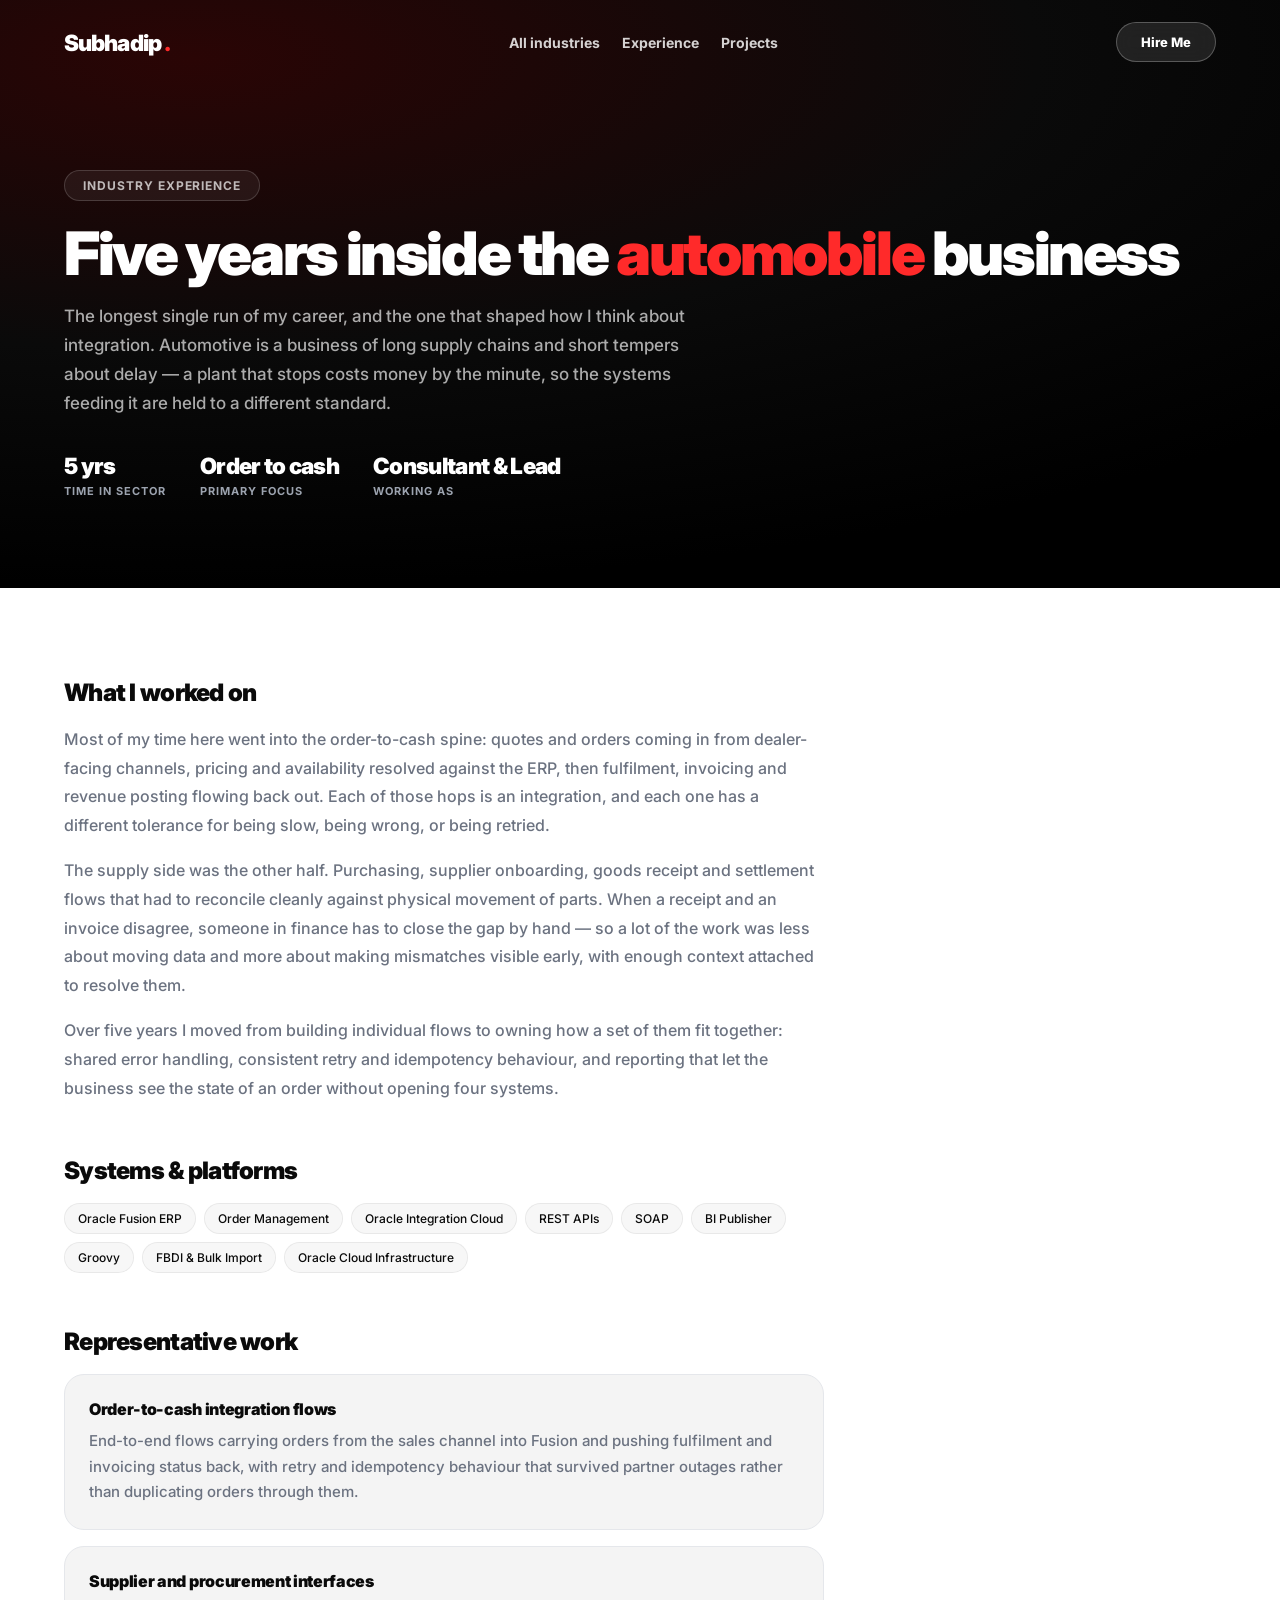
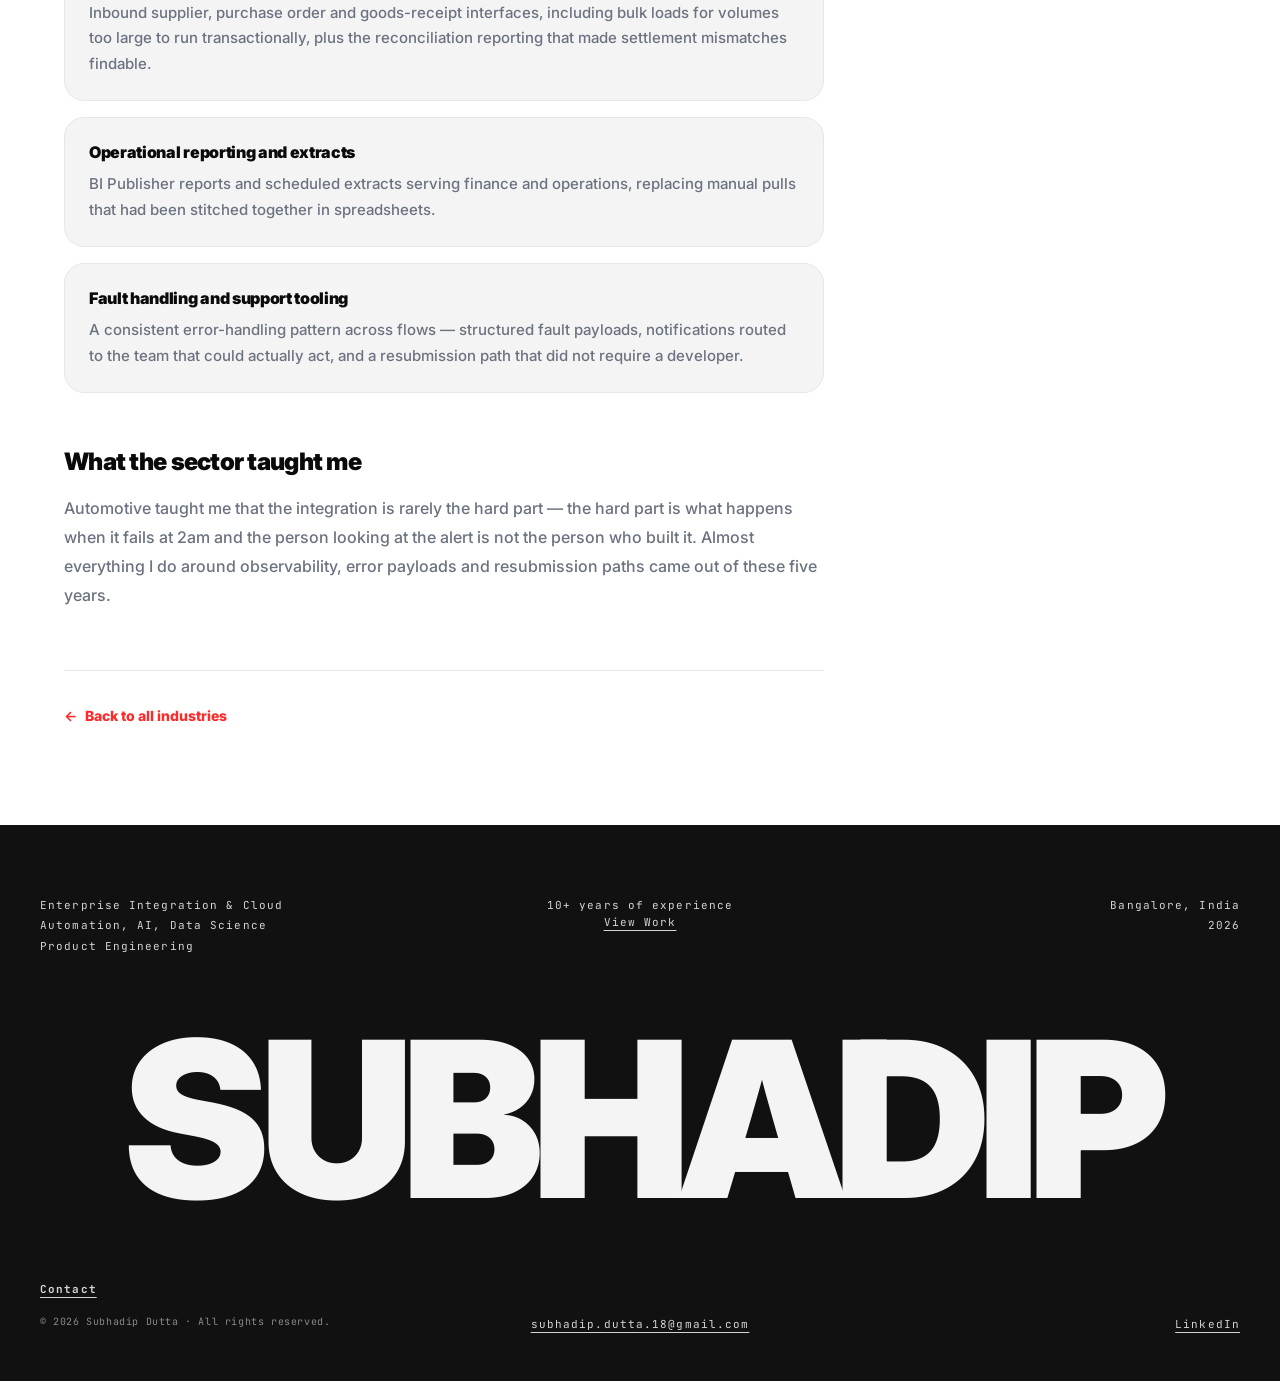
==== industries/automobile.html @ aa38991d "Add Industries and Certifications sections, plus two projects Projects: add the Finance Tracker (liv" ====
<!DOCTYPE html>
<html lang="en">
<head>
    <meta charset="UTF-8">
    <meta name="viewport" content="width=device-width, initial-scale=1.0">
    <meta name="description" content="Five years of Oracle Fusion and integration work in the automobile sector - order-to-cash, dealer and supply-side flows across a manufacturing operation.">
    <meta name="theme-color" content="#ff2a2a">
    <meta property="og:title" content="Automobile &middot; Subhadip Dutta">
    <meta property="og:description" content="Five years of Oracle Fusion and integration work in the automobile sector - order-to-cash, dealer and supply-side flows across a manufacturing operation.">
    <meta property="og:image" content="../images/profile-1.jpg">
    <meta property="og:type" content="article">
    <meta property="og:url" content="https://subhadipgithub.github.io/industries/automobile.html">
    <meta name="twitter:card" content="summary_large_image">
    <link rel="canonical" href="https://subhadipgithub.github.io/industries/automobile.html">
    <title>Automobile &middot; Subhadip Dutta</title>
    <link rel="shortcut icon" href="../favicon.ico">
    <link rel="apple-touch-icon" href="../apple-touch-icon.png">
    <link rel="manifest" href="../site.webmanifest">
    <link rel="preconnect" href="https://fonts.googleapis.com">
    <link rel="preconnect" href="https://fonts.gstatic.com" crossorigin>
    <link href="https://fonts.googleapis.com/css2?family=Inter:wght@400;500;600;700;800;900&family=Caveat:wght@600&family=JetBrains+Mono:wght@400;500&display=swap" rel="stylesheet">
    <link rel="stylesheet" href="../style.css">
</head>
<body>

    <!-- navbar: uses .subnav-links, NOT .nav-links -- script.js feeds every
         .nav-links href to querySelector, where a cross-page href would throw. -->
    <nav class="navbar" id="navbar">
        <div class="nav-inner">
            <a href="../index.html#home" class="logo">Subhadip <span>.</span></a>

            <div class="subnav-links">
                <a href="../index.html#industries">All industries</a>
                <a href="../index.html#experience">Experience</a>
                <a href="../index.html#projects">Projects</a>
            </div>

            <a href="../index.html#contact" class="nav-cta">Hire Me</a>
        </div>
    </nav>

    <!-- page head -->
    <header class="page-head">
        <div class="section-inner">
            <span class="pill">Industry Experience</span>
            <h1>Five years inside the <em>automobile</em> business</h1>
            <p>The longest single run of my career, and the one that shaped how I think about integration. Automotive is a business of long supply chains and short tempers about delay &mdash; a plant that stops costs money by the minute, so the systems feeding it are held to a different standard.</p>

            <div class="page-meta">
                <div><strong>5 yrs</strong><span>Time in sector</span></div>
                <div><strong>Order to cash</strong><span>Primary focus</span></div>
                <div><strong>Consultant &amp; Lead</strong><span>Working as</span></div>
            </div>
        </div>
    </header>

    <!-- body -->
    <main class="page-body">
        <div class="section-inner">
            <section class="page-block reveal" data-delay="60">
                <h2>What I worked on</h2>
                <p>Most of my time here went into the order-to-cash spine: quotes and orders coming in from dealer-facing channels, pricing and availability resolved against the ERP, then fulfilment, invoicing and revenue posting flowing back out. Each of those hops is an integration, and each one has a different tolerance for being slow, being wrong, or being retried.</p>
                <p>The supply side was the other half. Purchasing, supplier onboarding, goods receipt and settlement flows that had to reconcile cleanly against physical movement of parts. When a receipt and an invoice disagree, someone in finance has to close the gap by hand &mdash; so a lot of the work was less about moving data and more about making mismatches visible early, with enough context attached to resolve them.</p>
                <p>Over five years I moved from building individual flows to owning how a set of them fit together: shared error handling, consistent retry and idempotency behaviour, and reporting that let the business see the state of an order without opening four systems.</p>
            </section>

            <section class="page-block reveal" data-delay="120">
                <h2>Systems &amp; platforms</h2>
                <div class="pills">
                    <span>Oracle Fusion ERP</span>
                    <span>Order Management</span>
                    <span>Oracle Integration Cloud</span>
                    <span>REST APIs</span>
                    <span>SOAP</span>
                    <span>BI Publisher</span>
                    <span>Groovy</span>
                    <span>FBDI &amp; Bulk Import</span>
                    <span>Oracle Cloud Infrastructure</span>
                </div>
            </section>

            <section class="page-block reveal" data-delay="180">
                <h2>Representative work</h2>
                <div class="work-list">
                    <div class="work-item">
                        <h3>Order-to-cash integration flows</h3>
                        <p>End-to-end flows carrying orders from the sales channel into Fusion and pushing fulfilment and invoicing status back, with retry and idempotency behaviour that survived partner outages rather than duplicating orders through them.</p>
                    </div>

                    <div class="work-item">
                        <h3>Supplier and procurement interfaces</h3>
                        <p>Inbound supplier, purchase order and goods-receipt interfaces, including bulk loads for volumes too large to run transactionally, plus the reconciliation reporting that made settlement mismatches findable.</p>
                    </div>

                    <div class="work-item">
                        <h3>Operational reporting and extracts</h3>
                        <p>BI Publisher reports and scheduled extracts serving finance and operations, replacing manual pulls that had been stitched together in spreadsheets.</p>
                    </div>

                    <div class="work-item">
                        <h3>Fault handling and support tooling</h3>
                        <p>A consistent error-handling pattern across flows &mdash; structured fault payloads, notifications routed to the team that could actually act, and a resubmission path that did not require a developer.</p>
                    </div>
                </div>
            </section>

            <section class="page-block reveal" data-delay="240">
                <h2>What the sector taught me</h2>
                <p>Automotive taught me that the integration is rarely the hard part &mdash; the hard part is what happens when it fails at 2am and the person looking at the alert is not the person who built it. Almost everything I do around observability, error payloads and resubmission paths came out of these five years.</p>
            </section>

            <div class="page-back reveal" data-delay="300">
                <a href="../index.html#industries"><b>&larr;</b> Back to all industries</a>
            </div>
        </div>
    </main>

    <!-- footer -->
    <footer class="footer">
        <div class="footer-row">
            <div>
                <p>Enterprise Integration &amp; Cloud</p>
                <p>Automation, AI, Data Science</p>
                <p>Product Engineering</p>
            </div>
            <div class="mid">
                <p>10+ years of experience</p>
                <a href="../index.html#projects">View Work</a>
            </div>
            <div class="end">
                <p>Bangalore, India</p>
                <p id="footer-year">2026</p>
            </div>
        </div>

        <div class="footer-word"><h2>SUBHADIP</h2></div>

        <div class="footer-row bottom">
            <div>
                <a href="../index.html#contact" class="strong">Contact</a>
                <p class="copy">&copy; <span class="year">2026</span> Subhadip Dutta &middot; All rights reserved.</p>
            </div>
            <div class="mid">
                <a href="mailto:subhadip.dutta.18@gmail.com">subhadip.dutta.18@gmail.com</a>
            </div>
            <div class="end">
                <a href="https://www.linkedin.com/in/sub-dutta/" target="_blank" rel="noopener noreferrer">LinkedIn</a>
            </div>
        </div>
    </footer>

    <button class="to-top" id="to-top" type="button" aria-label="Back to top">
        <svg viewBox="0 0 24 24" aria-hidden="true"><path d="M5 10l7-7m0 0l7 7m-7-7v18"/></svg>
    </button>

    <script src="../script.js" defer></script>
</body>
</html>
---- style.css ----
/* ============================================================
   Subhadip Dutta — portfolio
   Design language: bold red (#ff2a2a) on black & white,
   heavy display type, tactile paper/badge motifs.
   ============================================================ */

:root {
    --red: #ff2a2a;
    --red-deep: #d21414;
    --ink: #0a0a0a;
    --ink-soft: #111111;
    --grey-900: #171717;
    --grey-600: #6b7280;
    --grey-400: #9ca3af;
    --grey-200: #e5e7eb;
    --grey-100: #f4f4f4;
    --white: #ffffff;
    --shell: 1200px;
    --font: 'Inter', system-ui, -apple-system, 'Segoe UI', Roboto, sans-serif;
    --mono: 'JetBrains Mono', ui-monospace, SFMono-Regular, Menlo, monospace;
    --hand: 'Caveat', cursive;
    --ease: cubic-bezier(0.22, 1, 0.36, 1);
}

* { margin: 0; padding: 0; box-sizing: border-box; }

html {
    scroll-behavior: smooth;
    scroll-padding-top: 90px;
    -webkit-text-size-adjust: 100%;
}

body {
    font-family: var(--font);
    background: var(--ink);
    color: var(--white);
    overflow-x: hidden;
    -webkit-font-smoothing: antialiased;
}

body.is-locked { overflow: hidden; }

img { max-width: 100%; display: block; }
a { color: inherit; text-decoration: none; }
svg { display: block; }
button { font: inherit; cursor: pointer; border: none; background: none; color: inherit; }

::selection { background: var(--red); color: #fff; }

.sr-only {
    position: absolute; width: 1px; height: 1px;
    padding: 0; margin: -1px; overflow: hidden;
    clip: rect(0 0 0 0); white-space: nowrap; border: 0;
}

.section-inner {
    max-width: var(--shell);
    margin: 0 auto;
    padding: 0 24px;
}

/* ---------- shared section header ---------- */
.pill {
    display: inline-block;
    border: 1px solid var(--grey-200);
    background: var(--white);
    border-radius: 999px;
    padding: 7px 18px;
    font-size: 12px;
    font-weight: 700;
    letter-spacing: 0.08em;
    text-transform: uppercase;
    color: var(--grey-600);
    margin-bottom: 22px;
}

.section-head { max-width: 640px; margin-bottom: 56px; }

.section-head h2 {
    font-size: clamp(2rem, 5vw, 3.25rem);
    font-weight: 900;
    letter-spacing: -0.035em;
    line-height: 1.05;
    color: var(--ink);
    margin-bottom: 16px;
}

.section-head p {
    color: var(--grey-600);
    font-size: 1.0625rem;
    line-height: 1.65;
    font-weight: 500;
}

/* ---------- buttons ---------- */
.btn {
    display: inline-block;
    border-radius: 999px;
    padding: 14px 30px;
    font-size: 0.875rem;
    font-weight: 800;
    letter-spacing: -0.01em;
    transition: all 0.3s var(--ease);
    border: 1px solid transparent;
}

.btn-solid { background: var(--white); color: var(--ink); box-shadow: 0 12px 30px rgba(0, 0, 0, 0.28); }
.btn-solid:hover { transform: translateY(-3px); background: #f1f1f1; }

.btn-ghost { border-color: rgba(255, 255, 255, 0.75); color: var(--white); backdrop-filter: blur(8px); background: rgba(0, 0, 0, 0.14); }
.btn-ghost:hover { transform: translateY(-3px); background: rgba(255, 255, 255, 0.14); }

.btn-dark { background: var(--ink); color: var(--white); }
.btn-dark:hover { transform: translateY(-3px); box-shadow: 0 14px 30px rgba(0, 0, 0, 0.3); }

.btn-outline-light { border-color: rgba(255, 255, 255, 0.55); color: var(--white); }
.btn-outline-light:hover { background: var(--white); color: var(--red); transform: translateY(-3px); }

/* ---------- reveal animation ---------- */
.reveal {
    opacity: 0;
    transform: translateY(28px);
    transition: opacity 0.8s var(--ease), transform 0.8s var(--ease);
    transition-delay: var(--d, 0ms);
}
.reveal.in { opacity: 1; transform: none; }

.reveal-drop { transform: none; }
.reveal-drop.in { animation: dropBounce 1.2s cubic-bezier(0.28, 0.84, 0.42, 1) both; }

@keyframes dropBounce {
    0%   { transform: translateY(-320px); opacity: 0; }
    50%  { transform: translateY(0); opacity: 1; }
    65%  { transform: translateY(-38px); }
    80%  { transform: translateY(0); }
    90%  { transform: translateY(-14px); }
    100% { transform: translateY(0); opacity: 1; }
}

/* ============================================================
   Preloader
   ============================================================ */
.preloader {
    position: fixed;
    inset: 0;
    z-index: 10000;
    background: var(--red);
    display: flex;
    align-items: center;
    justify-content: center;
    transition: transform 1.1s cubic-bezier(0.76, 0, 0.24, 1);
}
.preloader.done { transform: translateY(-100%); }

.preloader-word {
    position: relative;
    font-size: clamp(2.5rem, 9vw, 5rem);
    font-weight: 900;
    letter-spacing: -0.05em;
    line-height: 1;
    transition: opacity 0.4s ease, transform 0.4s ease;
}
.preloader.done .preloader-word { opacity: 0; transform: translateY(-18px) scale(0.96); }

.preloader-ghost { color: rgba(120, 0, 0, 0.32); }

.preloader-fill {
    position: absolute;
    inset: 0;
    color: var(--white);
    white-space: nowrap;
    overflow: hidden;
    clip-path: inset(100% 0 0 0);
    animation: waterFill 1.5s ease-in-out 0.2s forwards;
}
.preloader-fill .dark { color: var(--ink); }

@keyframes waterFill {
    to { clip-path: inset(0 0 0 0); }
}

/* ============================================================
   Navbar
   ============================================================ */
.navbar {
    position: fixed;
    top: 0; left: 0;
    width: 100%;
    z-index: 900;
    padding: 22px 0;
    transition: all 0.45s var(--ease);
}

.nav-inner {
    max-width: var(--shell);
    margin: 0 auto;
    padding: 0 24px;
    display: flex;
    align-items: center;
    justify-content: space-between;
    gap: 20px;
}

.logo {
    font-size: 1.4rem;
    font-weight: 900;
    letter-spacing: -0.04em;
    color: var(--white);
    transition: color 0.45s var(--ease);
}
.logo span { color: var(--red); }

.nav-links { display: flex; gap: 22px; }

.nav-links a {
    position: relative;
    font-size: 0.875rem;
    font-weight: 600;
    letter-spacing: 0.01em;
    color: rgba(255, 255, 255, 0.82);
    transition: color 0.35s var(--ease);
}
.nav-links a::after {
    content: '';
    position: absolute;
    left: 0; bottom: -6px;
    width: 0; height: 2px;
    background: var(--red);
    transition: width 0.3s var(--ease);
}
.nav-links a:hover::after,
.nav-links a.active::after { width: 100%; }
.nav-links a:hover { color: var(--white); }
.nav-links a.active { color: var(--white); }

.nav-cta {
    padding: 11px 24px;
    border-radius: 999px;
    font-size: 0.8125rem;
    font-weight: 800;
    color: var(--white);
    background: rgba(255, 255, 255, 0.1);
    border: 1px solid rgba(255, 255, 255, 0.25);
    backdrop-filter: blur(10px);
    transition: all 0.4s var(--ease);
}
.nav-cta:hover { background: var(--white); color: var(--ink); }

/* scrolled state */
.navbar.sticky {
    padding: 12px 0;
    background: rgba(255, 255, 255, 0.78);
    backdrop-filter: blur(18px);
    border-bottom: 1px solid rgba(0, 0, 0, 0.06);
    box-shadow: 0 4px 30px rgba(0, 0, 0, 0.05);
}
.navbar.sticky .logo { color: var(--ink); }
.navbar.sticky .nav-links a { color: var(--grey-600); }
.navbar.sticky .nav-links a:hover,
.navbar.sticky .nav-links a.active { color: var(--ink); }
.navbar.sticky .nav-cta { background: var(--ink); border-color: var(--ink); color: var(--white); }
.navbar.sticky .nav-cta:hover { background: var(--red); border-color: var(--red); box-shadow: 0 10px 25px rgba(255, 42, 42, 0.28); }
.navbar.sticky .nav-toggle { color: var(--ink); }

/* open state */
.navbar.open { background: var(--red); backdrop-filter: none; border-bottom-color: transparent; box-shadow: none; }
.navbar.open .logo { color: var(--white); }
.navbar.open .logo span { color: var(--ink); }
.navbar.open .nav-toggle { color: var(--white); }

.nav-toggle {
    display: none;
    padding: 6px;
    color: var(--white);
    transition: color 0.4s var(--ease);
}
.nav-toggle svg { width: 26px; height: 26px; fill: none; stroke: currentColor; stroke-width: 2.4; stroke-linecap: round; stroke-linejoin: round; }
.nav-toggle .icon-close { display: none; }
.navbar.open .nav-toggle .icon-open { display: none; }
.navbar.open .nav-toggle .icon-close { display: block; }

.mobile-menu {
    display: none;
    flex-direction: column;
    gap: 2px;
    background: var(--red);
    padding: 0 24px;
    max-height: 0;
    opacity: 0;
    overflow: hidden;
    transition: max-height 0.45s var(--ease), opacity 0.35s ease, padding 0.35s ease;
}
.navbar.open .mobile-menu { max-height: 680px; opacity: 1; padding: 14px 24px 28px; }

.mobile-menu a {
    color: var(--white);
    font-weight: 800;
    font-size: 1rem;
    padding: 13px 0;
    border-bottom: 1px solid rgba(255, 255, 255, 0.16);
}
.mobile-menu a:hover { color: var(--ink); }
.mobile-menu .mobile-cta {
    margin-top: 16px;
    border: none;
    text-align: center;
    background: var(--white);
    color: var(--red);
    border-radius: 999px;
    padding: 14px;
}

/* ============================================================
   Hero
   ============================================================ */
.hero {
    position: relative;
    width: 100%;
    min-height: 100vh;
    min-height: 100svh;
    overflow: hidden;
    background: var(--ink);
    display: flex;
    isolation: isolate;
}

.hero-backdrop { position: absolute; inset: 0; z-index: 0; background: radial-gradient(120% 90% at 15% 10%, #2a0505 0%, #0a0a0a 55%, #000 100%); }

.orb {
    position: absolute;
    border-radius: 50%;
    filter: blur(70px);
    opacity: 0.55;
    animation: float 12s ease-in-out infinite;
}
.orb-1 { width: 460px; height: 460px; background: rgba(255, 42, 42, 0.5); top: -80px; left: -60px; }
.orb-2 { width: 380px; height: 380px; background: rgba(210, 20, 20, 0.4); bottom: -100px; right: 6%; animation-delay: -4s; }
.orb-3 { width: 300px; height: 300px; background: rgba(255, 90, 60, 0.28); top: 40%; right: 32%; animation-delay: -8s; }

@keyframes float {
    0%, 100% { transform: translateY(0) scale(1); }
    50% { transform: translateY(-28px) scale(1.06); }
}

.hero-grid {
    position: absolute;
    inset: 0;
    background-image:
        linear-gradient(to right, rgba(255, 255, 255, 0.045) 1px, transparent 1px),
        linear-gradient(to bottom, rgba(255, 255, 255, 0.045) 1px, transparent 1px);
    background-size: 72px 72px;
    mask-image: radial-gradient(85% 75% at 50% 40%, #000 30%, transparent 100%);
    -webkit-mask-image: radial-gradient(85% 75% at 50% 40%, #000 30%, transparent 100%);
}

/* Cover art: the desk-scene loop, reduced to a light plate and baked to a
   red duotone. Screen blending drops its black field entirely, and the mask
   keeps it anchored bottom-right so it never competes with the headline. */
.hero-cover {
    --cover-opacity: 0.62;
    position: absolute;
    right: -4%;
    bottom: -7%;
    z-index: 1;
    width: clamp(520px, 56vw, 1040px);
    aspect-ratio: 4 / 3;
    background-image: url("images/hero-cover.gif");
    background-image: image-set(url("images/hero-cover.webp") type("image/webp"),
                                url("images/hero-cover.gif") type("image/gif"));
    background-size: contain;
    background-position: right bottom;
    background-repeat: no-repeat;
    mix-blend-mode: screen;
    opacity: var(--cover-opacity);
    pointer-events: none;
    /* three masks intersected: a radial centred on the figure, a left-hand ramp
       that keeps the desk clear of the copy, and a downward fade so the desk
       dissolves instead of butting against the fold */
    mask-image:
        radial-gradient(96% 88% at 80% 54%, #000 4%, rgba(0, 0, 0, 0.55) 44%, transparent 76%),
        linear-gradient(to right, transparent 4%, rgba(0, 0, 0, 0.26) 26%, #000 64%),
        linear-gradient(to bottom, #000 44%, rgba(0, 0, 0, 0.5) 76%, transparent 98%);
    -webkit-mask-image:
        radial-gradient(96% 88% at 80% 54%, #000 4%, rgba(0, 0, 0, 0.55) 44%, transparent 76%),
        linear-gradient(to right, transparent 4%, rgba(0, 0, 0, 0.26) 26%, #000 64%),
        linear-gradient(to bottom, #000 44%, rgba(0, 0, 0, 0.5) 76%, transparent 98%);
    mask-composite: intersect;
    -webkit-mask-composite: source-in;
    animation: cover-in 1.5s var(--ease) 0.3s backwards;
}
@keyframes cover-in {
    from { opacity: 0; transform: translate3d(26px, 18px, 0) scale(1.04); }
    to   { opacity: var(--cover-opacity); transform: none; }
}

/* A real showreel, once one exists, takes the stage instead. */
.hero.has-video .hero-cover { animation: none; opacity: 0; transition: opacity 0.6s var(--ease); }

.hero-video {
    position: absolute;
    inset: 0;
    width: 100%;
    height: 100%;
    object-fit: cover;
    z-index: 2;
}
.hero-video.hidden { display: none; }

.hero-scrim {
    position: absolute;
    inset: 0;
    z-index: 3;
    background: linear-gradient(100deg, rgba(0, 0, 0, 0.72) 0%, rgba(0, 0, 0, 0.42) 45%, rgba(0, 0, 0, 0.12) 100%);
    pointer-events: none;
}

.hero-inner {
    position: relative;
    z-index: 4;
    width: 100%;
    max-width: var(--shell);
    margin: 0 auto;
    padding: 140px 24px 110px;
    display: flex;
    align-items: flex-start;
    justify-content: space-between;
    gap: 40px;
    align-self: center;
}

.hero-copy { max-width: 640px; }

.eyebrow {
    display: inline-block;
    font-size: 0.75rem;
    font-weight: 700;
    letter-spacing: 0.2em;
    text-transform: uppercase;
    color: rgba(255, 255, 255, 0.7);
    border: 1px solid rgba(255, 255, 255, 0.2);
    border-radius: 999px;
    padding: 7px 16px;
    margin-bottom: 26px;
    backdrop-filter: blur(6px);
}

.hero h1 {
    font-size: clamp(2.5rem, 7.5vw, 4.75rem);
    font-weight: 900;
    letter-spacing: -0.045em;
    line-height: 1.03;
    margin-bottom: 22px;
}

.typing { color: var(--red); }

.caret {
    display: inline-block;
    width: 4px;
    height: 0.82em;
    background: var(--red);
    margin-left: 6px;
    vertical-align: -0.06em;
    animation: blink 1s steps(2, start) infinite;
}
@keyframes blink { 50% { opacity: 0; } }

.hero p {
    max-width: 520px;
    font-size: clamp(0.95rem, 1.6vw, 1.125rem);
    line-height: 1.7;
    font-weight: 500;
    color: rgba(255, 255, 255, 0.86);
    margin-bottom: 34px;
}

.hero-actions { display: flex; flex-wrap: wrap; gap: 14px; margin-bottom: 52px; }

.hero-stats { display: flex; gap: 42px; flex-wrap: wrap; }
.hero-stats div { display: flex; flex-direction: column; }
.hero-stats strong { font-size: 1.75rem; font-weight: 900; letter-spacing: -0.03em; }
.hero-stats span { font-size: 0.75rem; font-weight: 600; letter-spacing: 0.12em; text-transform: uppercase; color: rgba(255, 255, 255, 0.55); margin-top: 4px; }

.reel-toggle { display: flex; flex-direction: column; align-items: center; gap: 10px; }
.reel-toggle[hidden] { display: none; }
.reel-circle {
    width: 64px; height: 64px;
    border-radius: 50%;
    border: 1px solid rgba(255, 255, 255, 0.25);
    background: rgba(0, 0, 0, 0.25);
    backdrop-filter: blur(10px);
    display: flex; align-items: center; justify-content: center;
    transition: all 0.3s var(--ease);
}
.reel-toggle:hover .reel-circle { background: var(--white); transform: scale(1.06); }
.reel-circle svg { width: 24px; height: 24px; fill: none; stroke: var(--white); stroke-width: 2.2; stroke-linecap: round; stroke-linejoin: round; transition: stroke 0.3s ease; }
.reel-toggle:hover .reel-circle svg { stroke: var(--ink); }
.reel-toggle .icon-unmuted { display: none; }
.reel-toggle.playing .icon-muted { display: none; }
.reel-toggle.playing .icon-unmuted { display: block; }
.reel-label { font-size: 0.625rem; font-weight: 800; letter-spacing: 0.18em; text-transform: uppercase; color: rgba(255, 255, 255, 0.65); }

.scroll-cue {
    position: absolute;
    bottom: 30px; left: 50%;
    transform: translateX(-50%);
    z-index: 4;
    animation: bounce 2s infinite;
}
.scroll-cue svg { width: 22px; height: 22px; fill: none; stroke: rgba(255, 255, 255, 0.7); stroke-width: 2.4; stroke-linecap: round; stroke-linejoin: round; }
@keyframes bounce {
    0%, 100% { transform: translateX(-50%) translateY(0); }
    50% { transform: translateX(-50%) translateY(10px); }
}

/* ============================================================
   About — red section, lanyard badge
   ============================================================ */
.about {
    position: relative;
    background: var(--red);
    padding: 110px 24px 170px;
    overflow: hidden;
}

.about-inner {
    max-width: var(--shell);
    margin: 0 auto;
    display: flex;
    gap: 70px;
    align-items: flex-start;
}

.badge-column { width: 340px; flex-shrink: 0; display: flex; justify-content: center; padding-top: 30px; }

.lanyard { position: relative; display: flex; justify-content: center; width: 100%; }

.lanyard-strap {
    position: absolute;
    top: -150px; left: 50%;
    transform: translateX(-50%);
    width: 12px; height: 170px;
    background: var(--ink);
    z-index: 0;
}
.lanyard-clip {
    position: absolute;
    top: -26px; left: 50%;
    transform: translateX(-50%);
    width: 24px; height: 48px;
    background: #d4d4d4;
    border: 1px solid #a3a3a3;
    border-radius: 4px;
    z-index: 2;
    box-shadow: 0 2px 10px rgba(0, 0, 0, 0.3);
}

.badge-card {
    position: relative;
    z-index: 3;
    width: 100%;
    max-width: 290px;
    background: var(--grey-900);
    border-radius: 20px;
    padding: 14px;
    transform: rotate(-3deg);
    transition: transform 0.5s var(--ease);
    box-shadow: 0 26px 50px rgba(0, 0, 0, 0.42);
}
.badge-card:hover { transform: rotate(0deg); }

.badge-hole {
    position: absolute;
    top: -12px; left: 50%;
    transform: translateX(-50%);
    width: 66px; height: 24px;
    background: var(--grey-900);
    border-radius: 12px 12px 0 0;
}
.badge-hole::after {
    content: '';
    position: absolute;
    top: 8px; left: 50%;
    transform: translateX(-50%);
    width: 32px; height: 8px;
    background: rgba(0, 0, 0, 0.45);
    border-radius: 999px;
}

.badge-photo { width: 100%; aspect-ratio: 3 / 4; overflow: hidden; border-radius: 14px; background: #262626; }
.badge-photo img { width: 100%; height: 100%; object-fit: cover; }

.badge-meta { padding: 14px 4px 4px; text-align: center; }
.badge-meta strong { display: block; font-size: 1rem; font-weight: 800; letter-spacing: -0.02em; color: var(--white); }
.badge-meta span { display: block; margin-top: 4px; font-size: 0.6875rem; font-weight: 600; letter-spacing: 0.12em; text-transform: uppercase; color: var(--red); }

.about-copy { flex: 1; position: relative; z-index: 4; }

.about-copy h2 {
    font-size: clamp(2.25rem, 5.5vw, 3.5rem);
    font-weight: 900;
    letter-spacing: -0.04em;
    color: var(--ink);
    margin-bottom: 18px;
}

.lead {
    font-size: 1.125rem;
    font-weight: 700;
    line-height: 1.65;
    color: #ffecec;
    max-width: 720px;
    margin-bottom: 36px;
}

.name-chip {
    color: var(--ink);
    font-weight: 900;
    letter-spacing: 0.02em;
    text-transform: uppercase;
    font-size: 1.1em;
}

.about-grid { display: grid; grid-template-columns: repeat(2, minmax(0, 1fr)); gap: 20px; margin-bottom: 34px; }
.about-grid p {
    background: rgba(0, 0, 0, 0.14);
    border: 1px solid rgba(255, 255, 255, 0.14);
    border-radius: 16px;
    padding: 20px 22px;
    font-size: 0.9375rem;
    line-height: 1.65;
    font-weight: 500;
    color: #fff3f3;
}
.about-grid strong { color: var(--white); font-weight: 800; }

.schedule { list-style: none; margin-bottom: 34px; display: grid; gap: 10px; }
.schedule li {
    font-size: 0.9375rem;
    font-weight: 600;
    color: #ffecec;
    padding-left: 18px;
    position: relative;
}
.schedule li::before {
    content: '';
    position: absolute;
    left: 0; top: 0.62em;
    width: 7px; height: 7px;
    background: var(--ink);
    border-radius: 50%;
}
.schedule li span { color: var(--ink); font-weight: 900; margin-right: 8px; }

.about-actions { display: flex; flex-wrap: wrap; gap: 12px; }

.star { position: absolute; color: var(--ink); opacity: 0.24; animation: pulse 4s ease-in-out infinite; }
.star svg { fill: currentColor; }
.star-a { top: 46px; right: 6%; }
.star-a svg { width: 62px; height: 62px; }
.star-b { bottom: 150px; left: 3%; animation-delay: 1.2s; }
.star-b svg { width: 78px; height: 78px; }
@keyframes pulse { 0%, 100% { opacity: 0.24; } 50% { opacity: 0.08; } }

.torn-divider { position: absolute; bottom: -1px; left: 0; width: 100%; pointer-events: none; z-index: 5; }
.torn-divider svg { width: 100%; height: 70px; fill: var(--white); }

/* ============================================================
   Expertise — dashed path + tag cards
   ============================================================ */
.expertise {
    position: relative;
    background: var(--white);
    padding: 100px 24px 120px;
    overflow: hidden;
    background-image:
        linear-gradient(to right, rgba(128, 128, 128, 0.06) 1px, transparent 1px),
        linear-gradient(to bottom, rgba(128, 128, 128, 0.06) 1px, transparent 1px);
    background-size: 80px 80px;
}

.expertise-inner { position: relative; max-width: var(--shell); margin: 0 auto; }

.expertise-head { position: relative; z-index: 20; max-width: 470px; margin-bottom: 60px; }
.expertise-head h2 {
    font-size: clamp(2rem, 5vw, 3.5rem);
    font-weight: 900;
    letter-spacing: -0.04em;
    line-height: 1.08;
    color: var(--ink);
    margin-bottom: 18px;
}
.expertise-head p { color: var(--grey-600); font-size: 1.0625rem; line-height: 1.65; font-weight: 500; max-width: 400px; }

.path-desktop, .path-mobile { position: absolute; inset: 0; width: 100%; height: 100%; pointer-events: none; z-index: 0; }
.path-mobile { display: none; }

.path-guide { fill: none; stroke: #cbd5e1; stroke-width: 2; stroke-dasharray: 8 10; }
.path-dashed { fill: none; stroke: var(--ink); stroke-width: 2; stroke-dasharray: 8 10; }
.path-mask-line { fill: none; stroke: #fff; stroke-width: 22; }
.path-mobile .path-guide, .path-mobile .path-dashed { stroke-width: 4; stroke-dasharray: 4 6; }
.path-mobile .path-mask-line { stroke-width: 6; }

.tag-cards { position: relative; z-index: 10; min-height: 1360px; }

.tag-card {
    position: absolute;
    width: 320px;
    border-radius: 30px;
    padding: 8px;
    background: var(--white);
    border: 1px solid var(--grey-200);
    box-shadow: 0 15px 40px rgba(0, 0, 0, 0.07);
    transition: background 0.6s var(--ease), border-color 0.6s var(--ease), box-shadow 0.6s var(--ease), transform 0.6s var(--ease);
}
.tag-card:hover { transform: scale(1.02) rotate(0deg); }

.tag-card.lit {
    background: var(--red);
    border-color: #ff6b6b;
    box-shadow: 0 22px 50px rgba(255, 42, 42, 0.38);
}

.punch {
    position: absolute;
    top: 16px; left: 50%;
    transform: translateX(-50%);
    width: 20px; height: 20px;
    border-radius: 50%;
    background: linear-gradient(135deg, #d4d4d4, #f5f5f5);
    border: 1px solid #d4d4d4;
    box-shadow: inset 0 2px 4px rgba(0, 0, 0, 0.3);
    z-index: 2;
}

.tag-body {
    margin-top: 34px;
    border-radius: 24px;
    background: var(--grey-100);
    padding: 28px 26px;
    min-height: 230px;
    transition: background 0.6s var(--ease);
}
.tag-card.lit .tag-body { background: rgba(150, 10, 10, 0.42); }

.tag-body .num { display: block; font-family: Georgia, 'Times New Roman', serif; font-style: italic; font-size: 1.25rem; font-weight: 700; color: var(--grey-400); margin-bottom: 8px; transition: color 0.6s var(--ease); }
.tag-card.lit .num { color: #ffc9c9; }

.tag-body h3 { font-size: 1.4rem; font-weight: 900; letter-spacing: -0.03em; color: var(--ink); margin-bottom: 12px; transition: color 0.6s var(--ease); }
.tag-card.lit h3 { color: var(--white); }

.tag-body p { font-size: 0.875rem; line-height: 1.7; font-weight: 500; color: var(--grey-600); transition: color 0.6s var(--ease); }
.tag-card.lit p { color: #ffe8e8; }

.pos-1 { top: 20px;   right: 5%;  transform: rotate(5deg); }
.pos-2 { top: 400px;  left: 5%;   transform: rotate(-5deg); }
.pos-3 { top: 740px;  right: 9%;  transform: rotate(3deg); }
.pos-4 { top: 1030px; left: 18%;  transform: rotate(-3deg); }

.pos-1.reveal, .pos-2.reveal, .pos-3.reveal, .pos-4.reveal { opacity: 0; }
.pos-1.reveal.in { opacity: 1; transform: rotate(5deg); }
.pos-2.reveal.in { opacity: 1; transform: rotate(-5deg); }
.pos-3.reveal.in { opacity: 1; transform: rotate(3deg); }
.pos-4.reveal.in { opacity: 1; transform: rotate(-3deg); }
.pos-1:hover, .pos-2:hover, .pos-3:hover, .pos-4:hover { transform: scale(1.03) rotate(0deg) !important; }


.scribble {
    position: absolute;
    top: 1290px; left: 58%;
    font-family: var(--hand);
    font-size: 2rem;
    color: var(--grey-600);
    transform: rotate(6deg);
}

/* ============================================================
   Experience — timeline
   ============================================================ */
.experience { background: var(--white); padding: 100px 0 110px; }

.timeline { list-style: none; position: relative; padding-left: 34px; }
.timeline::before {
    content: '';
    position: absolute;
    left: 7px; top: 6px; bottom: 6px;
    width: 2px;
    background: linear-gradient(to bottom, var(--red), rgba(255, 42, 42, 0.15));
}

.timeline li { position: relative; padding-bottom: 26px; }
.timeline li:last-child { padding-bottom: 0; }

.node {
    position: absolute;
    left: -34px; top: 26px;
    width: 16px; height: 16px;
    border-radius: 50%;
    background: var(--white);
    border: 3px solid var(--red);
}
.timeline li.current .node { background: var(--red); box-shadow: 0 0 0 6px rgba(255, 42, 42, 0.16); }

.tl-card {
    background: var(--white);
    border: 1px solid var(--grey-200);
    border-radius: 20px;
    padding: 26px 28px;
    transition: all 0.4s var(--ease);
}
.tl-card:hover { transform: translateY(-4px); border-color: rgba(255, 42, 42, 0.35); box-shadow: 0 18px 40px rgba(0, 0, 0, 0.07); }

.tl-period {
    display: inline-flex;
    align-items: center;
    gap: 10px;
    font-family: var(--mono);
    font-size: 0.75rem;
    font-weight: 500;
    letter-spacing: 0.04em;
    color: var(--grey-600);
    margin-bottom: 10px;
}
.tl-period b {
    background: var(--red);
    color: var(--white);
    font-family: var(--font);
    font-size: 0.625rem;
    font-weight: 800;
    letter-spacing: 0.1em;
    text-transform: uppercase;
    padding: 3px 9px;
    border-radius: 999px;
}

.tl-card h3 { font-size: 1.375rem; font-weight: 900; letter-spacing: -0.03em; color: var(--ink); margin-bottom: 10px; }
.tl-card h3 em { font-style: normal; font-size: 0.875rem; font-weight: 600; color: var(--grey-600); letter-spacing: 0; }
.tl-card p { font-size: 0.9375rem; line-height: 1.7; font-weight: 500; color: var(--grey-600); }

/* ============================================================
   Industries
   ============================================================ */
.industries { background: var(--grey-100); padding: 100px 0 110px; }

.industry-grid { display: grid; grid-template-columns: repeat(4, minmax(0, 1fr)); gap: 22px; }

.industry {
    background: var(--white);
    border: 1px solid var(--grey-200);
    border-radius: 24px;
    padding: 26px;
    display: flex;
    flex-direction: column;
    transition: all 0.4s var(--ease);
}
.industry:hover { transform: translateY(-6px); border-color: rgba(255, 42, 42, 0.4); box-shadow: 0 22px 45px rgba(0, 0, 0, 0.09); }

.ind-top { display: flex; align-items: center; justify-content: space-between; margin-bottom: 16px; }
.ind-icon { font-size: 1.5rem; }

.ind-years {
    font-size: 0.625rem;
    font-weight: 800;
    letter-spacing: 0.1em;
    text-transform: uppercase;
    padding: 5px 11px;
    border-radius: 999px;
    background: rgba(255, 42, 42, 0.1);
    color: var(--red-deep);
}

.industry h3 { font-size: 1.125rem; font-weight: 900; letter-spacing: -0.025em; color: var(--ink); margin-bottom: 10px; }
.industry > p { font-size: 0.875rem; line-height: 1.65; font-weight: 500; color: var(--grey-600); margin-bottom: 18px; flex-grow: 1; }

/* depth meter - width is set inline, scaled against the 5-year maximum */
.ind-bar { height: 4px; border-radius: 999px; background: rgba(0, 0, 0, 0.07); overflow: hidden; margin-bottom: 18px; }
.ind-bar span { display: block; height: 100%; border-radius: 999px; background: var(--red); }

.industry a {
    font-size: 0.8125rem;
    font-weight: 800;
    color: var(--red);
    display: inline-flex;
    align-items: center;
    gap: 7px;
}
.industry a b { transition: transform 0.3s var(--ease); }
.industry a:hover b { transform: translateX(5px); }

.industry-next {
    margin-top: 22px;
    background: var(--white);
    border: 1px solid var(--grey-200);
    border-radius: 24px;
    padding: 30px;
}
.next-head { margin-bottom: 18px; }
.next-head h3 { font-size: 1rem; font-weight: 900; letter-spacing: -0.02em; color: var(--ink); margin-bottom: 6px; }
.next-head p { font-size: 0.875rem; font-weight: 500; color: var(--grey-600); }

/* ============================================================
   Projects
   ============================================================ */
.projects { background: var(--white); padding: 100px 0 110px; }

.project-grid { display: grid; grid-template-columns: repeat(3, minmax(0, 1fr)); gap: 22px; }

.project {
    background: var(--white);
    border: 1px solid var(--grey-200);
    border-radius: 24px;
    padding: 26px;
    display: flex;
    flex-direction: column;
    transition: all 0.4s var(--ease);
}
.project:hover { transform: translateY(-6px); border-color: rgba(255, 42, 42, 0.4); box-shadow: 0 22px 45px rgba(0, 0, 0, 0.09); }

.project-top { display: flex; align-items: center; justify-content: space-between; margin-bottom: 16px; }
.p-icon { font-size: 1.5rem; }

.p-state {
    font-size: 0.625rem;
    font-weight: 800;
    letter-spacing: 0.1em;
    text-transform: uppercase;
    padding: 5px 11px;
    border-radius: 999px;
}
.p-state.live { background: rgba(255, 42, 42, 0.1); color: var(--red-deep); }
.p-state.wip { background: rgba(0, 0, 0, 0.06); color: var(--grey-600); }

.project h3 { font-size: 1.125rem; font-weight: 900; letter-spacing: -0.025em; color: var(--ink); margin-bottom: 10px; }
.project > p { font-size: 0.875rem; line-height: 1.65; font-weight: 500; color: var(--grey-600); margin-bottom: 18px; flex-grow: 1; }

.tags { display: flex; flex-wrap: wrap; gap: 7px; margin-bottom: 18px; }
.tags span {
    font-size: 0.6875rem;
    font-weight: 600;
    color: var(--grey-600);
    background: rgba(0, 0, 0, 0.04);
    border: 1px solid rgba(0, 0, 0, 0.06);
    border-radius: 999px;
    padding: 5px 11px;
}

.project a {
    font-size: 0.8125rem;
    font-weight: 800;
    color: var(--red);
    display: inline-flex;
    align-items: center;
    gap: 7px;
}
.project a b { transition: transform 0.3s var(--ease); }
.project a:hover b { transform: translateX(5px); }

/* ============================================================
   Skills
   ============================================================ */
.skills { position: relative; background: var(--grey-100); padding: 100px 0 110px; overflow: hidden; }

.blur-accent { position: absolute; border-radius: 50%; background: var(--red); filter: blur(80px); opacity: 0.05; pointer-events: none; }
.blur-a { width: 240px; height: 240px; top: 40px; right: 40px; }
.blur-b { width: 300px; height: 300px; bottom: 80px; left: 20px; }

.skill-grid { display: grid; grid-template-columns: repeat(2, minmax(0, 1fr)); gap: 22px; position: relative; z-index: 2; }

.skill-card {
    background: var(--white);
    border: 1px solid rgba(0, 0, 0, 0.07);
    border-radius: 24px;
    padding: 26px;
    transition: all 0.4s var(--ease);
}
.skill-card:hover { transform: translateY(-6px); box-shadow: 0 20px 45px rgba(255, 42, 42, 0.08); border-color: rgba(255, 42, 42, 0.22); }

.skill-card h3 { font-size: 0.9375rem; font-weight: 800; letter-spacing: -0.01em; color: var(--ink); margin-bottom: 16px; }

.pills { display: flex; flex-wrap: wrap; gap: 8px; }
.pills span {
    font-size: 0.75rem;
    font-weight: 500;
    color: var(--ink);
    background: rgba(0, 0, 0, 0.03);
    border: 1px solid rgba(0, 0, 0, 0.06);
    border-radius: 999px;
    padding: 7px 13px;
    transition: all 0.3s var(--ease);
}
.pills span:hover { transform: scale(1.07); background: rgba(255, 42, 42, 0.09); border-color: rgba(255, 42, 42, 0.24); color: var(--red); }

.personal {
    position: relative;
    z-index: 2;
    margin-top: 26px;
    background: var(--ink);
    border-radius: 24px;
    padding: 34px;
    color: var(--white);
}
.personal h3 { font-size: 1.25rem; font-weight: 900; letter-spacing: -0.03em; margin-bottom: 12px; }
.personal p { font-size: 0.9375rem; line-height: 1.75; font-weight: 500; color: rgba(255, 255, 255, 0.72); max-width: 780px; margin-bottom: 16px; }
.personal strong { color: var(--red); font-weight: 700; }
.personal a { font-size: 0.8125rem; font-weight: 800; color: var(--red); display: inline-flex; gap: 7px; align-items: center; }
.personal a b { transition: transform 0.3s var(--ease); }
.personal a:hover b { transform: translateX(5px); }

/* ============================================================
   Certifications
   ============================================================ */
.certs { background: var(--white); padding: 100px 0 110px; }

.cert-grid { display: grid; grid-template-columns: repeat(3, minmax(0, 1fr)); gap: 22px; }

.cert {
    background: var(--white);
    border: 1px solid var(--grey-200);
    border-radius: 24px;
    padding: 26px;
    display: flex;
    flex-direction: column;
    transition: all 0.4s var(--ease);
}
.cert:hover { transform: translateY(-6px); border-color: rgba(255, 42, 42, 0.4); box-shadow: 0 22px 45px rgba(0, 0, 0, 0.09); }

.cert-top { display: flex; align-items: center; justify-content: space-between; margin-bottom: 16px; }
.cert-mark { font-size: 1.5rem; }
.cert-date { font-size: 0.75rem; font-weight: 700; color: var(--grey-400); font-family: var(--mono); }

.cert-issuer {
    display: block;
    font-size: 0.6875rem;
    font-weight: 800;
    letter-spacing: 0.09em;
    text-transform: uppercase;
    color: var(--red-deep);
    margin-bottom: 8px;
}

.cert h3 { font-size: 1.0625rem; font-weight: 900; letter-spacing: -0.025em; line-height: 1.3; color: var(--ink); margin-bottom: 10px; }
.cert > p { font-size: 0.875rem; line-height: 1.65; font-weight: 500; color: var(--grey-600); margin-bottom: 18px; flex-grow: 1; }

.cert a {
    font-size: 0.8125rem;
    font-weight: 800;
    color: var(--red);
    display: inline-flex;
    align-items: center;
    gap: 7px;
}
.cert a b { transition: transform 0.3s var(--ease); }
.cert a:hover b { transform: translateX(5px); }

/* ============================================================
   Contact
   ============================================================ */
.contact {
    position: relative;
    background: var(--ink);
    border-top: 1px solid #1c1c1c;
    padding-top: 130px;
    overflow: hidden;
    display: flex;
    flex-direction: column;
    justify-content: flex-end;
    min-height: 100vh;
}

.contact-bigtext {
    position: absolute;
    top: 60px; left: 0;
    width: 100%;
    display: flex;
    justify-content: center;
    pointer-events: none;
    z-index: 0;
    will-change: transform;
}
.contact-bigtext span {
    font-family: Impact, 'Arial Black', var(--font);
    font-size: 21vw;
    line-height: 0.78;
    font-weight: 900;
    letter-spacing: -0.04em;
    text-transform: uppercase;
    color: var(--white);
    transform: scaleY(1.55);
    transform-origin: top;
    user-select: none;
}

.contact-panel {
    position: relative;
    z-index: 5;
    align-self: flex-end;
    width: 88%;
    background: var(--red);
    padding: 52px clamp(24px, 5vw, 70px) 60px;
    color: var(--white);
}

.panel-eyebrow { font-size: 0.6875rem; font-weight: 800; letter-spacing: 0.24em; text-transform: uppercase; opacity: 0.9; margin-bottom: 34px; }

.contact-meta { display: flex; flex-wrap: wrap; gap: 36px; margin-bottom: 48px; }
.contact-meta div { font-size: 0.9375rem; font-weight: 700; }
.contact-meta span { display: block; font-size: 0.625rem; font-weight: 800; letter-spacing: 0.16em; text-transform: uppercase; color: rgba(255, 255, 255, 0.7); margin-bottom: 5px; }
.contact-meta a { border-bottom: 1px solid rgba(255, 255, 255, 0.5); }
.contact-meta a:hover { border-color: var(--white); }

.form-cols { display: flex; gap: clamp(28px, 5vw, 70px); margin-bottom: 44px; }
.form-left, .form-right { flex: 1; display: flex; flex-direction: column; gap: 34px; }
.form-right { min-height: 100%; }
.field-text { flex: 1; display: flex; }

.field input, .field textarea {
    width: 100%;
    background: transparent;
    border: none;
    border-bottom: 1px solid rgba(255, 255, 255, 0.42);
    border-radius: 0;
    padding-bottom: 12px;
    font-family: var(--font);
    font-size: 1.0625rem;
    font-weight: 500;
    color: var(--white);
    transition: border-color 0.3s ease;
}
.field textarea { min-height: 150px; resize: vertical; }
.field input::placeholder, .field textarea::placeholder { color: rgba(255, 255, 255, 0.92); }
.field input:focus, .field textarea:focus { outline: none; border-bottom-color: var(--white); }
.field input.invalid, .field textarea.invalid { border-bottom-color: var(--ink); }

.form-foot { display: flex; flex-wrap: wrap; gap: 40px; }

.permission { flex: 1; min-width: 240px; display: flex; align-items: flex-start; gap: 12px; font-size: 0.875rem; font-weight: 500; color: rgba(255, 255, 255, 0.92); cursor: pointer; }
.permission input { width: 17px; height: 17px; margin-top: 2px; accent-color: var(--white); cursor: pointer; flex-shrink: 0; }
.permission span { max-width: 290px; line-height: 1.45; }

.foot-right { flex: 1; min-width: 260px; display: flex; flex-wrap: wrap; align-items: flex-end; justify-content: space-between; gap: 24px; }
.foot-right p { font-size: 0.75rem; line-height: 1.7; font-weight: 500; color: rgba(255, 255, 255, 0.75); max-width: 330px; }

.send-btn {
    display: inline-flex;
    align-items: center;
    gap: 12px;
    padding: 14px 34px;
    border-radius: 999px;
    border: 1px solid rgba(255, 255, 255, 0.45);
    font-weight: 800;
    color: var(--white);
    transition: all 0.3s var(--ease);
    white-space: nowrap;
}
.send-btn:hover { background: var(--white); color: var(--red); }
.send-btn b { transition: transform 0.3s var(--ease); }
.send-btn:hover b { transform: translateX(5px); }

.toast {
    position: fixed;
    left: 50%;
    bottom: 30px;
    transform: translate(-50%, 24px);
    z-index: 950;
    background: var(--ink);
    border: 1px solid #2a2a2a;
    color: var(--white);
    font-size: 0.875rem;
    font-weight: 600;
    padding: 14px 22px;
    border-radius: 14px;
    box-shadow: 0 20px 40px rgba(0, 0, 0, 0.4);
    opacity: 0;
    pointer-events: none;
    transition: opacity 0.35s ease, transform 0.35s var(--ease);
    max-width: min(90vw, 460px);
}
.toast.show { opacity: 1; transform: translate(-50%, 0); }
.toast.success { border-color: rgba(255, 42, 42, 0.5); }
.toast.error { border-color: #f59e0b; }

/* ============================================================
   Footer
   ============================================================ */
.footer {
    background: var(--ink-soft);
    color: #d4d4d4;
    padding: 70px 24px 50px;
    font-family: var(--mono);
    font-size: 0.6875rem;
    letter-spacing: 0.1em;
}

.footer-row {
    max-width: var(--shell);
    margin: 0 auto;
    display: grid;
    grid-template-columns: repeat(3, 1fr);
    gap: 26px;
}
.footer-row p { line-height: 1.9; }
.footer-row .mid { align-items: center; display: flex; flex-direction: column; text-align: center; }
.footer-row .end { align-items: flex-end; display: flex; flex-direction: column; text-align: right; }
.footer-row a { text-decoration: underline; text-underline-offset: 4px; transition: color 0.3s ease; }
.footer-row a:hover { color: var(--white); }

.footer-word { display: flex; justify-content: center; padding: 70px 0; overflow: hidden; }
.footer-word h2 {
    font-family: var(--font);
    font-size: 17vw;
    line-height: 0.85;
    font-weight: 900;
    letter-spacing: -0.05em;
    color: #f4f4f4;
    user-select: none;
    white-space: nowrap;
}

.footer-row.bottom { align-items: flex-end; }
.footer-row.bottom .strong { font-weight: 700; display: inline-block; margin-bottom: 16px; }
.copy { color: rgba(255, 255, 255, 0.5); font-size: 0.625rem; letter-spacing: 0.06em; }

/* back to top */
.to-top {
    position: fixed;
    right: 22px; bottom: 22px;
    z-index: 800;
    width: 46px; height: 46px;
    border-radius: 50%;
    background: var(--red);
    display: flex; align-items: center; justify-content: center;
    box-shadow: 0 12px 28px rgba(255, 42, 42, 0.35);
    opacity: 0;
    pointer-events: none;
    transform: translateY(14px);
    transition: all 0.35s var(--ease);
}
.to-top.show { opacity: 1; pointer-events: auto; transform: none; }
.to-top:hover { background: var(--ink); box-shadow: 0 12px 28px rgba(0, 0, 0, 0.4); }
.to-top svg { width: 19px; height: 19px; fill: none; stroke: var(--white); stroke-width: 2.4; stroke-linecap: round; stroke-linejoin: round; }

/* ============================================================
   Industry detail pages (industries/*.html)
   ============================================================ */
/* The navbar is fixed with white text, so these pages open on a dark band
   to keep it legible before it flips to its .sticky state. */
.page-head {
    background: var(--ink);
    background-image: radial-gradient(120% 90% at 15% 10%, #2a0505 0%, #0a0a0a 55%, #000 100%);
    padding: 170px 0 90px;
}
.page-head .section-inner { max-width: var(--shell); }
.page-head .pill { background: rgba(255, 255, 255, 0.06); border-color: rgba(255, 255, 255, 0.16); color: rgba(255, 255, 255, 0.7); }
.page-head h1 {
    font-size: clamp(2.2rem, 6vw, 3.75rem);
    font-weight: 900;
    letter-spacing: -0.04em;
    line-height: 1.02;
    color: var(--white);
    margin-bottom: 18px;
}
.page-head h1 em { font-style: normal; color: var(--red); }
.page-head > .section-inner > p { max-width: 640px; color: rgba(255, 255, 255, 0.66); font-size: 1.0625rem; line-height: 1.7; font-weight: 500; }

.page-meta { display: flex; flex-wrap: wrap; gap: 34px; margin-top: 34px; }
.page-meta div { display: flex; flex-direction: column; gap: 5px; }
.page-meta strong { font-size: 1.4rem; font-weight: 900; letter-spacing: -0.03em; color: var(--white); }
.page-meta span { font-size: 0.6875rem; font-weight: 700; letter-spacing: 0.09em; text-transform: uppercase; color: var(--grey-400); }

/* sub-page nav: deliberately NOT .nav-links, whose hrefs script.js feeds to
   querySelector - a cross-page href there throws and kills every interaction. */
.subnav-links { display: flex; align-items: center; gap: 22px; }
.subnav-links a { font-size: 0.875rem; font-weight: 700; color: rgba(255, 255, 255, 0.82); transition: color 0.3s var(--ease); }
.subnav-links a:hover { color: var(--white); }
.navbar.sticky .subnav-links a { color: var(--grey-600); }
.navbar.sticky .subnav-links a:hover { color: var(--ink); }

.page-body { background: var(--white); padding: 90px 0 100px; }

/* Content keeps a readable measure, but the section-inner stays at --shell so
   the body lines up with the page-head above it instead of centring narrower. */
.page-block { max-width: 760px; margin-bottom: 54px; }
.page-block:last-child { margin-bottom: 0; }
.page-block h2 {
    font-size: 1.5rem;
    font-weight: 900;
    letter-spacing: -0.03em;
    color: var(--ink);
    margin-bottom: 18px;
}
.page-block > p { font-size: 1rem; line-height: 1.8; font-weight: 500; color: var(--grey-600); margin-bottom: 16px; }
.page-block > p:last-child { margin-bottom: 0; }

.work-list { display: grid; gap: 16px; }
.work-item {
    background: var(--grey-100);
    border: 1px solid var(--grey-200);
    border-radius: 20px;
    padding: 24px;
    transition: all 0.4s var(--ease);
}
.work-item:hover { border-color: rgba(255, 42, 42, 0.35); box-shadow: 0 16px 34px rgba(0, 0, 0, 0.06); }
.work-item h3 { font-size: 1rem; font-weight: 900; letter-spacing: -0.02em; color: var(--ink); margin-bottom: 9px; }
.work-item p { font-size: 0.9375rem; line-height: 1.7; font-weight: 500; color: var(--grey-600); }

.page-back { max-width: 760px; margin-top: 60px; padding-top: 34px; border-top: 1px solid var(--grey-200); }
.page-back a {
    font-size: 0.875rem;
    font-weight: 800;
    color: var(--red);
    display: inline-flex;
    align-items: center;
    gap: 8px;
}
.page-back a b { transition: transform 0.3s var(--ease); }
.page-back a:hover b { transform: translateX(-5px); }

/* ============================================================
   Responsive
   ============================================================ */
@media (max-width: 1100px) {
    .about-inner { gap: 44px; }
    .badge-column { width: 290px; }
    .tag-card { width: 300px; }
    .pos-1 { right: 2%; }
    .pos-2 { left: 2%; }
    .pos-3 { right: 4%; }
    .pos-4 { left: 12%; }
}

@media (max-width: 950px) {
    html { scroll-padding-top: 76px; }

    .nav-links, .nav-cta { display: none; }
    .nav-toggle { display: block; }
    .mobile-menu { display: flex; }
    .navbar { padding: 14px 0; }

    .hero-inner { flex-direction: column; padding: 120px 24px 90px; }
    .reel-toggle { flex-direction: row; align-self: flex-start; gap: 14px; }
    .hero-cover { --cover-opacity: 0.42; width: min(96vw, 660px); right: -8%; bottom: -3%; }

    .about { padding: 90px 24px 150px; }
    .about-inner { flex-direction: column; align-items: center; }
    .badge-column { width: 100%; padding-top: 90px; }
    .about-copy { width: 100%; }
    .about-grid { grid-template-columns: 1fr; }

    .expertise { padding: 80px 24px 60px; }
    .expertise-head { margin-bottom: 40px; max-width: none; }
    .path-desktop { display: none; }
    .path-mobile { display: block; inset: 0 auto 0 50%; transform: translateX(-50%); width: 6px; height: 100%; }

    .tag-cards { min-height: 0; display: flex; flex-direction: column; align-items: center; gap: 26px; }
    .tag-card { position: static; width: 100%; max-width: 420px; }
    .pos-1, .pos-3 { transform: rotate(1.5deg); }
    .pos-2, .pos-4 { transform: rotate(-1.5deg); }
    .pos-1.reveal.in, .pos-3.reveal.in { transform: rotate(1.5deg); }
    .pos-2.reveal.in, .pos-4.reveal.in { transform: rotate(-1.5deg); }
    .scribble { display: none; }

    .project-grid, .industry-grid, .cert-grid { grid-template-columns: repeat(2, minmax(0, 1fr)); }

    .page-head { padding: 130px 0 70px; }
    .page-body { padding: 70px 0 80px; }
    .subnav-links { gap: 16px; }

    .contact { padding-top: 100px; min-height: auto; }
    .contact-panel { width: 100%; }
    .form-cols { flex-direction: column; }

    .footer-row { grid-template-columns: 1fr; gap: 22px; }
    .footer-row .mid, .footer-row .end { align-items: flex-start; text-align: left; }
    .footer-word { padding: 50px 0; }
}

@media (max-width: 620px) {
    .hero-inner { padding: 110px 20px 80px; }
    .hero-cover { --cover-opacity: 0.4; width: 132vw; right: -16%; bottom: 1%; }
    .hero-stats { gap: 26px; }
    .hero-stats strong { font-size: 1.4rem; }
    .btn { padding: 12px 24px; }

    .about { padding: 70px 20px 130px; }
    .star-a svg { width: 44px; height: 44px; }
    .star-b svg { width: 52px; height: 52px; }

    .section-inner { padding: 0 20px; }
    .experience, .projects, .skills, .industries, .certs { padding: 70px 0 80px; }
    .timeline { padding-left: 26px; }
    .node { left: -26px; }
    .tl-card { padding: 20px; }

    .project-grid, .skill-grid, .industry-grid, .cert-grid { grid-template-columns: 1fr; }
    .industry-next { padding: 24px; }

    .page-head { padding: 120px 0 60px; }
    .page-meta { gap: 24px; }
    .work-item { padding: 20px; }

    .contact-bigtext span { font-size: 28vw; }
    .contact-panel { padding: 40px 20px 46px; }
    .contact-meta { gap: 22px; }
    .form-foot { gap: 28px; }
    .foot-right { flex-direction: column; align-items: flex-start; }

    .footer { padding: 50px 20px 40px; }
    .footer-word h2 { font-size: 21vw; }
}

@media (prefers-reduced-motion: reduce) {
    html { scroll-behavior: auto; }
    *, *::before, *::after {
        animation-duration: 0.01ms !important;
        animation-iteration-count: 1 !important;
        transition-duration: 0.01ms !important;
    }
    .reveal { opacity: 1; transform: none; }

    .hero-cover {
        background-image: url("images/hero-cover-still.png");
        background-image: image-set(url("images/hero-cover-still.webp") type("image/webp"),
                                    url("images/hero-cover-still.png") type("image/png"));
    }
}
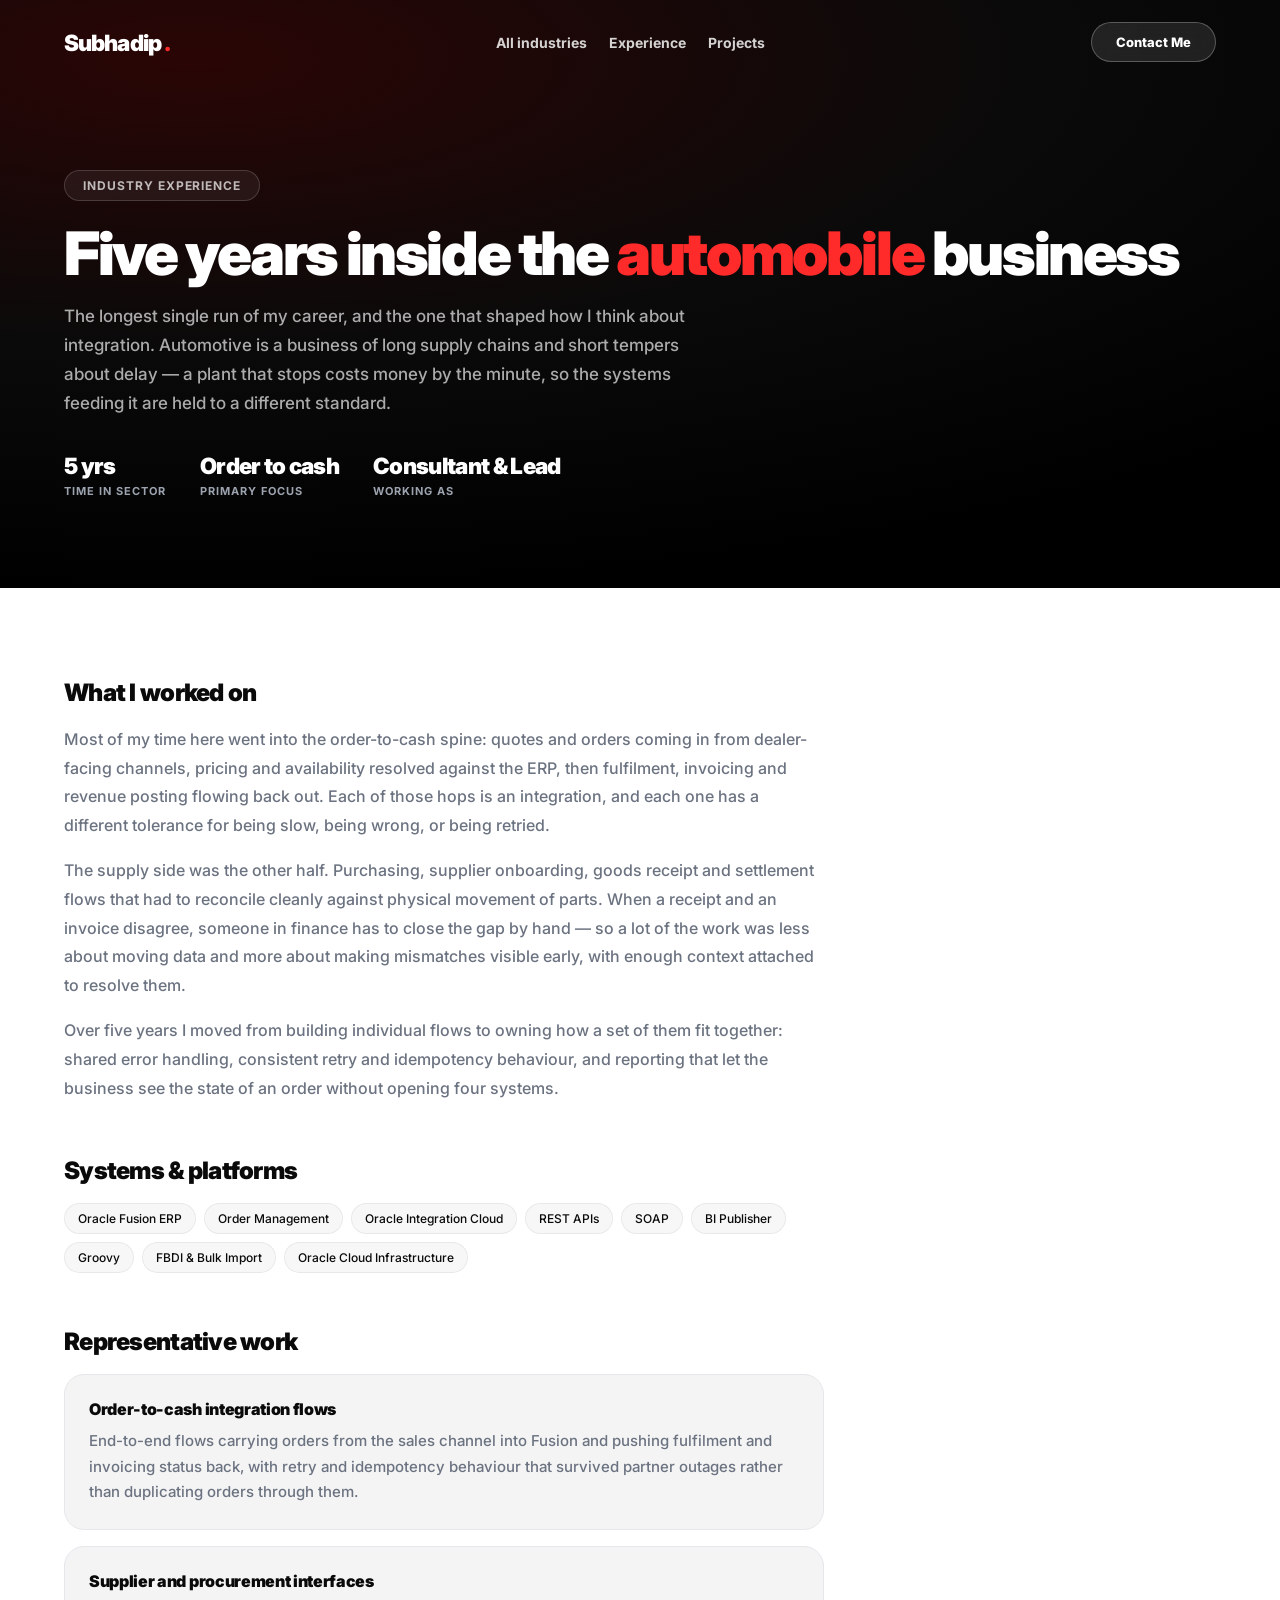
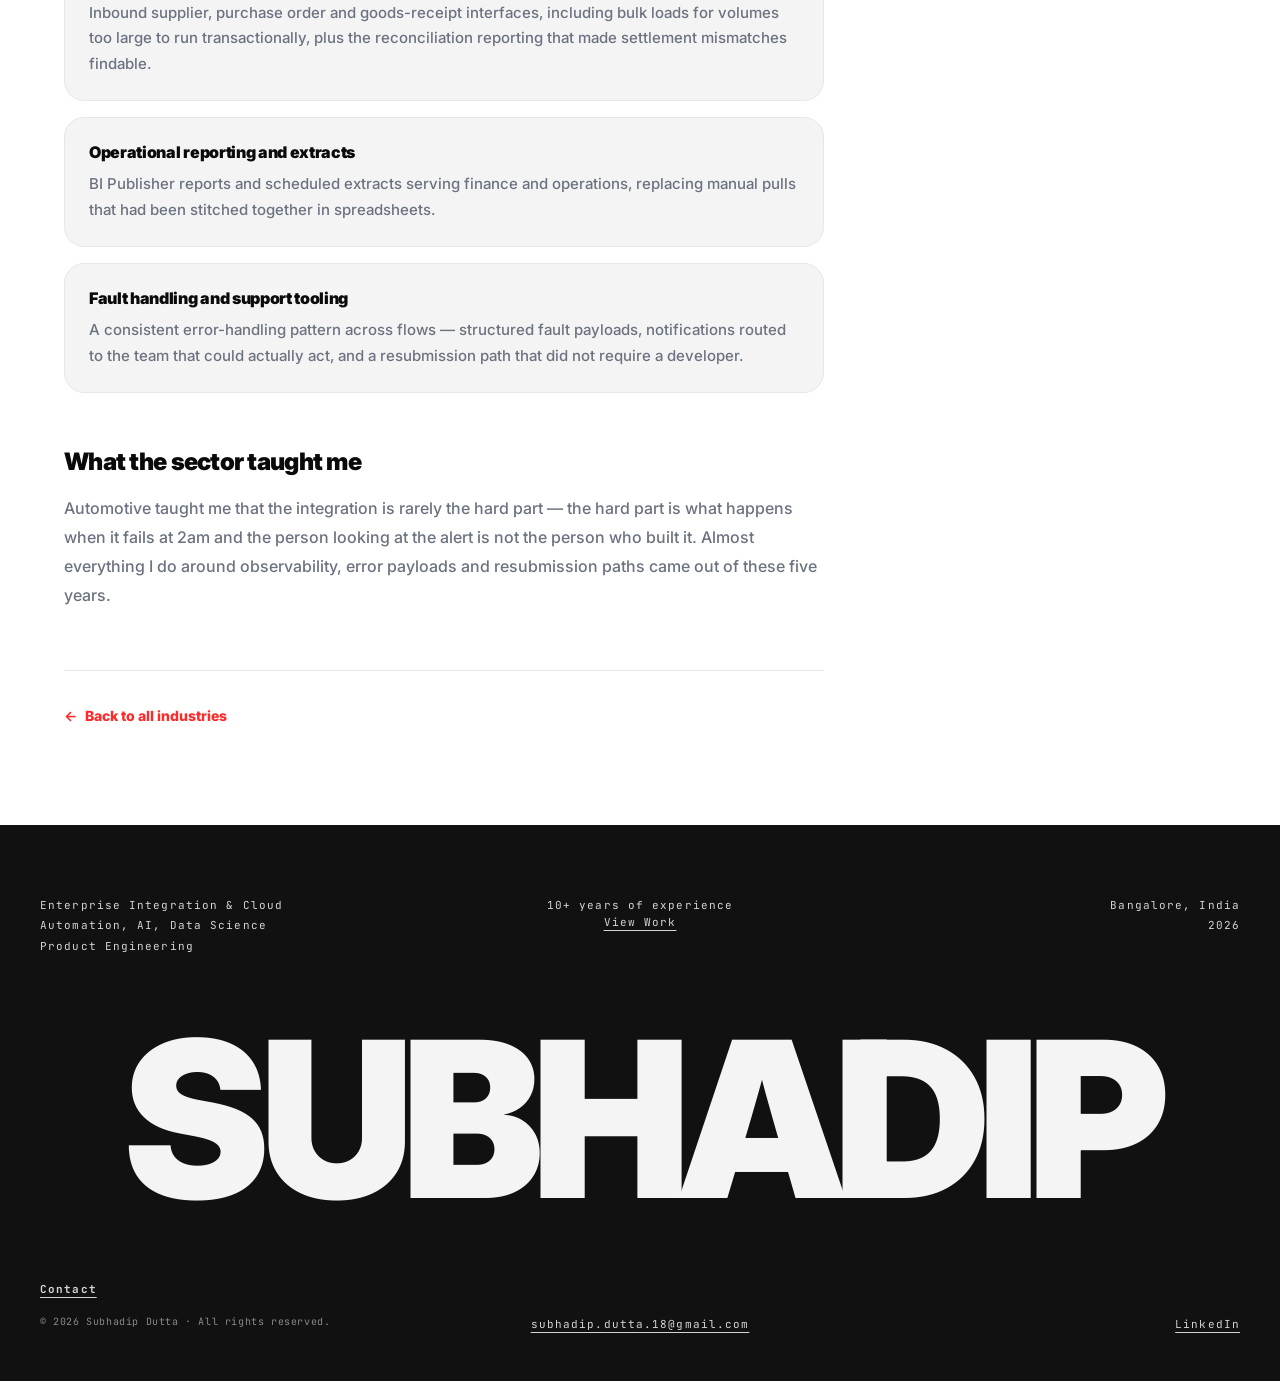
==== commit 4bb692a9: "Rename the header CTA, put projects and certs on flip rails, add manufacturing Three changes to the " ====
--- a/industries/automobile.html
+++ b/industries/automobile.html
@@ -35,7 +35,7 @@
                 <a href="../index.html#projects">Projects</a>
             </div>
 
-            <a href="../index.html#contact" class="nav-cta">Hire Me</a>
+            <a href="../index.html#contact" class="nav-cta">Contact Me</a>
         </div>
     </nav>
 
--- a/style.css
+++ b/style.css
@@ -842,7 +842,8 @@
    ============================================================ */
 .industries { background: var(--grey-100); padding: 100px 0 110px; }
 
-.industry-grid { display: grid; grid-template-columns: repeat(4, minmax(0, 1fr)); gap: 22px; }
+/* five sectors: one row from 1200px up, then 3 / 2 / 1 as it narrows */
+.industry-grid { display: grid; grid-template-columns: repeat(auto-fit, minmax(206px, 1fr)); gap: 22px; }
 
 .industry {
     background: var(--white);
@@ -903,18 +904,8 @@
    ============================================================ */
 .projects { background: var(--white); padding: 100px 0 110px; }
 
-.project-grid { display: grid; grid-template-columns: repeat(3, minmax(0, 1fr)); gap: 22px; }
-
-.project {
-    background: var(--white);
-    border: 1px solid var(--grey-200);
-    border-radius: 24px;
-    padding: 26px;
-    display: flex;
-    flex-direction: column;
-    transition: all 0.4s var(--ease);
-}
-.project:hover { transform: translateY(-6px); border-color: rgba(255, 42, 42, 0.4); box-shadow: 0 22px 45px rgba(0, 0, 0, 0.09); }
+/* the grid is now a horizontal rail - see "Card rails" below for the shell */
+.project { height: 360px; }
 
 .project-top { display: flex; align-items: center; justify-content: space-between; margin-bottom: 16px; }
 .p-icon { font-size: 1.5rem; }
@@ -931,7 +922,7 @@
 .p-state.wip { background: rgba(0, 0, 0, 0.06); color: var(--grey-600); }
 
 .project h3 { font-size: 1.125rem; font-weight: 900; letter-spacing: -0.025em; color: var(--ink); margin-bottom: 10px; }
-.project > p { font-size: 0.875rem; line-height: 1.65; font-weight: 500; color: var(--grey-600); margin-bottom: 18px; flex-grow: 1; }
+.project .flip-body > p { font-size: 0.875rem; line-height: 1.65; font-weight: 500; color: var(--grey-600); margin-bottom: 18px; flex-grow: 1; }
 
 .tags { display: flex; flex-wrap: wrap; gap: 7px; margin-bottom: 18px; }
 .tags span {
@@ -1011,18 +1002,8 @@
    ============================================================ */
 .certs { background: var(--white); padding: 100px 0 110px; }
 
-.cert-grid { display: grid; grid-template-columns: repeat(3, minmax(0, 1fr)); gap: 22px; }
-
-.cert {
-    background: var(--white);
-    border: 1px solid var(--grey-200);
-    border-radius: 24px;
-    padding: 26px;
-    display: flex;
-    flex-direction: column;
-    transition: all 0.4s var(--ease);
-}
-.cert:hover { transform: translateY(-6px); border-color: rgba(255, 42, 42, 0.4); box-shadow: 0 22px 45px rgba(0, 0, 0, 0.09); }
+/* the grid is now a horizontal rail - see "Card rails" below for the shell */
+.cert { height: 420px; }
 
 .cert-top { display: flex; align-items: center; justify-content: space-between; margin-bottom: 16px; }
 .cert-mark { font-size: 1.5rem; }
@@ -1039,7 +1020,22 @@
 }
 
 .cert h3 { font-size: 1.0625rem; font-weight: 900; letter-spacing: -0.025em; line-height: 1.3; color: var(--ink); margin-bottom: 10px; }
-.cert > p { font-size: 0.875rem; line-height: 1.65; font-weight: 500; color: var(--grey-600); margin-bottom: 18px; flex-grow: 1; }
+.cert .flip-body > p { font-size: 0.875rem; line-height: 1.65; font-weight: 500; color: var(--grey-600); margin-bottom: 18px; flex-grow: 1; }
+
+/* Certifications that carry an expiry say so plainly rather than implying
+   they are all still current. */
+.cert-flag {
+    align-self: flex-start;
+    font-size: 0.625rem;
+    font-weight: 800;
+    letter-spacing: 0.08em;
+    text-transform: uppercase;
+    padding: 5px 11px;
+    border-radius: 999px;
+    margin-bottom: 16px;
+}
+.cert-flag.lapsed { background: rgba(0, 0, 0, 0.06); color: var(--grey-600); }
+.cert-flag.valid { background: rgba(255, 42, 42, 0.1); color: var(--red-deep); }
 
 .cert a {
     font-size: 0.8125rem;
@@ -1051,6 +1047,190 @@
 }
 .cert a b { transition: transform 0.3s var(--ease); }
 .cert a:hover b { transform: translateX(5px); }
+
+/* ============================================================
+   Card rails - horizontally scrolling flip cards
+   Shared by the Projects and Certifications sections. Both sets ran
+   long enough as grids to bury everything under them, so they scroll
+   sideways instead and each card flips to a back face for the detail
+   that will not fit on the front.
+   ============================================================ */
+.rail { position: relative; }
+
+.rail-track {
+    display: flex;
+    gap: 22px;
+    overflow-x: auto;
+    overscroll-behavior-x: contain;
+    scroll-snap-type: x proximity;
+    scroll-padding-left: 2px;
+    padding: 8px 2px 12px;
+    cursor: grab;
+    /* the rail-nav buttons and the drag handler are the affordance;
+       a scrollbar under the cards fights the card shadows */
+    scrollbar-width: none;
+    -ms-overflow-style: none;
+}
+.rail-track::-webkit-scrollbar { display: none; }
+.rail-track.dragging { cursor: grabbing; scroll-snap-type: none; scroll-behavior: auto; }
+.rail-track:focus-visible { outline: 2px solid var(--red); outline-offset: 4px; border-radius: 26px; }
+
+/* edge fades, shown only on a side that still has cards behind it */
+.rail::before,
+.rail::after {
+    content: "";
+    position: absolute;
+    top: 0;
+    bottom: 0;
+    width: 56px;
+    z-index: 2;
+    pointer-events: none;
+    transition: opacity 0.3s var(--ease);
+}
+.rail::before { left: -2px; background: linear-gradient(90deg, var(--white) 15%, rgba(255, 255, 255, 0)); }
+.rail::after { right: -2px; background: linear-gradient(270deg, var(--white) 15%, rgba(255, 255, 255, 0)); }
+.rail.at-start::before,
+.rail.at-end::after { opacity: 0; }
+
+.rail-nav {
+    position: absolute;
+    top: 50%;
+    z-index: 3;
+    width: 44px;
+    height: 44px;
+    border-radius: 50%;
+    background: var(--white);
+    border: 1px solid var(--grey-200);
+    color: var(--ink);
+    display: flex;
+    align-items: center;
+    justify-content: center;
+    cursor: pointer;
+    box-shadow: 0 12px 28px rgba(0, 0, 0, 0.12);
+    transform: translateY(-50%);
+    transition: background 0.3s var(--ease), border-color 0.3s var(--ease), color 0.3s var(--ease), box-shadow 0.3s var(--ease), opacity 0.3s var(--ease);
+}
+.rail-nav svg { width: 18px; height: 18px; fill: none; stroke: currentColor; stroke-width: 2.4; stroke-linecap: round; stroke-linejoin: round; }
+.rail-nav:hover { background: var(--red); border-color: var(--red); color: var(--white); box-shadow: 0 14px 30px rgba(255, 42, 42, 0.32); }
+.rail-nav.prev { left: -8px; }
+.rail-nav.next { right: -8px; }
+.rail-nav[disabled] { opacity: 0; pointer-events: none; }
+
+/* ---------- flip cards ---------- */
+.flip-card {
+    flex: 0 0 clamp(266px, 30%, 336px);
+    scroll-snap-align: start;
+    perspective: 1400px;
+    background: none;
+    border: 0;
+    padding: 0;
+}
+
+.flip-inner {
+    position: relative;
+    width: 100%;
+    height: 100%;
+    transform-style: preserve-3d;
+    transition: transform 0.6s var(--ease);
+}
+.flip-card:hover .flip-inner { transform: translateY(-6px); }
+.flip-card.flipped .flip-inner { transform: rotateY(180deg); }
+.flip-card.flipped:hover .flip-inner { transform: rotateY(180deg) translateY(-6px); }
+
+.flip-face {
+    position: absolute;
+    inset: 0;
+    display: flex;
+    flex-direction: column;
+    background: var(--white);
+    border: 1px solid var(--grey-200);
+    border-radius: 24px;
+    padding: 24px 26px;
+    backface-visibility: hidden;
+    -webkit-backface-visibility: hidden;
+    /* visibility flips at the halfway point of the rotation, so the face
+       turning away drops out of the tab order without blinking out early */
+    transition: border-color 0.4s var(--ease), box-shadow 0.4s var(--ease), visibility 0s linear 0.3s;
+}
+.flip-card:hover .flip-face { border-color: rgba(255, 42, 42, 0.4); box-shadow: 0 22px 45px rgba(0, 0, 0, 0.09); }
+.flip-back { transform: rotateY(180deg); visibility: hidden; }
+.flip-card.flipped .flip-front { visibility: hidden; }
+.flip-card.flipped .flip-back { visibility: visible; }
+
+.flip-body {
+    display: flex;
+    flex-direction: column;
+    flex: 1 1 auto;
+    min-height: 0;
+    overflow-y: auto;
+    scrollbar-width: none;
+    -ms-overflow-style: none;
+}
+.flip-body::-webkit-scrollbar { display: none; }
+
+.flip-back h4 {
+    font-size: 1.0625rem;
+    font-weight: 900;
+    letter-spacing: -0.025em;
+    line-height: 1.3;
+    color: var(--ink);
+    margin-bottom: 10px;
+}
+.flip-back p { font-size: 0.875rem; line-height: 1.7; font-weight: 500; color: var(--grey-600); }
+
+.cert-id {
+    display: block;
+    margin-top: 16px;
+    font-size: 0.625rem;
+    font-weight: 800;
+    letter-spacing: 0.09em;
+    text-transform: uppercase;
+    color: var(--grey-400);
+}
+.cert-id b {
+    display: block;
+    margin-top: 5px;
+    font-family: var(--mono);
+    font-size: 0.625rem;
+    font-weight: 500;
+    letter-spacing: 0;
+    line-height: 1.6;
+    text-transform: none;
+    color: var(--grey-600);
+    word-break: break-all;
+}
+
+.flip-btn {
+    align-self: flex-start;
+    margin-top: 14px;
+    font-family: inherit;
+    font-size: 0.75rem;
+    font-weight: 800;
+    letter-spacing: 0.03em;
+    color: var(--grey-600);
+    background: rgba(0, 0, 0, 0.04);
+    border: 1px solid rgba(0, 0, 0, 0.07);
+    border-radius: 999px;
+    padding: 8px 15px;
+    cursor: pointer;
+    display: inline-flex;
+    align-items: center;
+    gap: 7px;
+    transition: all 0.3s var(--ease);
+}
+.flip-btn:hover { background: rgba(255, 42, 42, 0.1); border-color: rgba(255, 42, 42, 0.24); color: var(--red); }
+.flip-btn b { transition: transform 0.45s var(--ease); }
+.flip-btn:hover b { transform: rotate(180deg); }
+
+.flip-foot {
+    display: flex;
+    align-items: center;
+    justify-content: space-between;
+    flex-wrap: wrap;
+    gap: 12px;
+    margin-top: 16px;
+}
+.flip-foot .flip-btn { margin-top: 0; }
 
 /* ============================================================
    Contact
@@ -1318,6 +1498,11 @@
 /* ============================================================
    Responsive
    ============================================================ */
+@media (max-width: 1199px) {
+    /* below this the five industry cards no longer fit on one row */
+    .industry-grid { grid-template-columns: repeat(3, minmax(0, 1fr)); }
+}
+
 @media (max-width: 1100px) {
     .about-inner { gap: 44px; }
     .badge-column { width: 290px; }
@@ -1359,7 +1544,7 @@
     .pos-2.reveal.in, .pos-4.reveal.in { transform: rotate(-1.5deg); }
     .scribble { display: none; }
 
-    .project-grid, .industry-grid, .cert-grid { grid-template-columns: repeat(2, minmax(0, 1fr)); }
+    .industry-grid { grid-template-columns: repeat(2, minmax(0, 1fr)); }
 
     .page-head { padding: 130px 0 70px; }
     .page-body { padding: 70px 0 80px; }
@@ -1391,7 +1576,9 @@
     .node { left: -26px; }
     .tl-card { padding: 20px; }
 
-    .project-grid, .skill-grid, .industry-grid, .cert-grid { grid-template-columns: 1fr; }
+    .skill-grid, .industry-grid { grid-template-columns: 1fr; }
+    .rail-nav { display: none; }
+    .rail::before, .rail::after { width: 26px; }
     .industry-next { padding: 24px; }
 
     .page-head { padding: 120px 0 60px; }
@@ -1417,6 +1604,10 @@
     }
     .reveal { opacity: 1; transform: none; }
 
+    /* transition-duration above does not clear the visibility delay */
+    .flip-inner, .flip-face { transition: none; }
+    .rail-track { scroll-behavior: auto; }
+
     .hero-cover {
         background-image: url("images/hero-cover-still.png");
         background-image: image-set(url("images/hero-cover-still.webp") type("image/webp"),
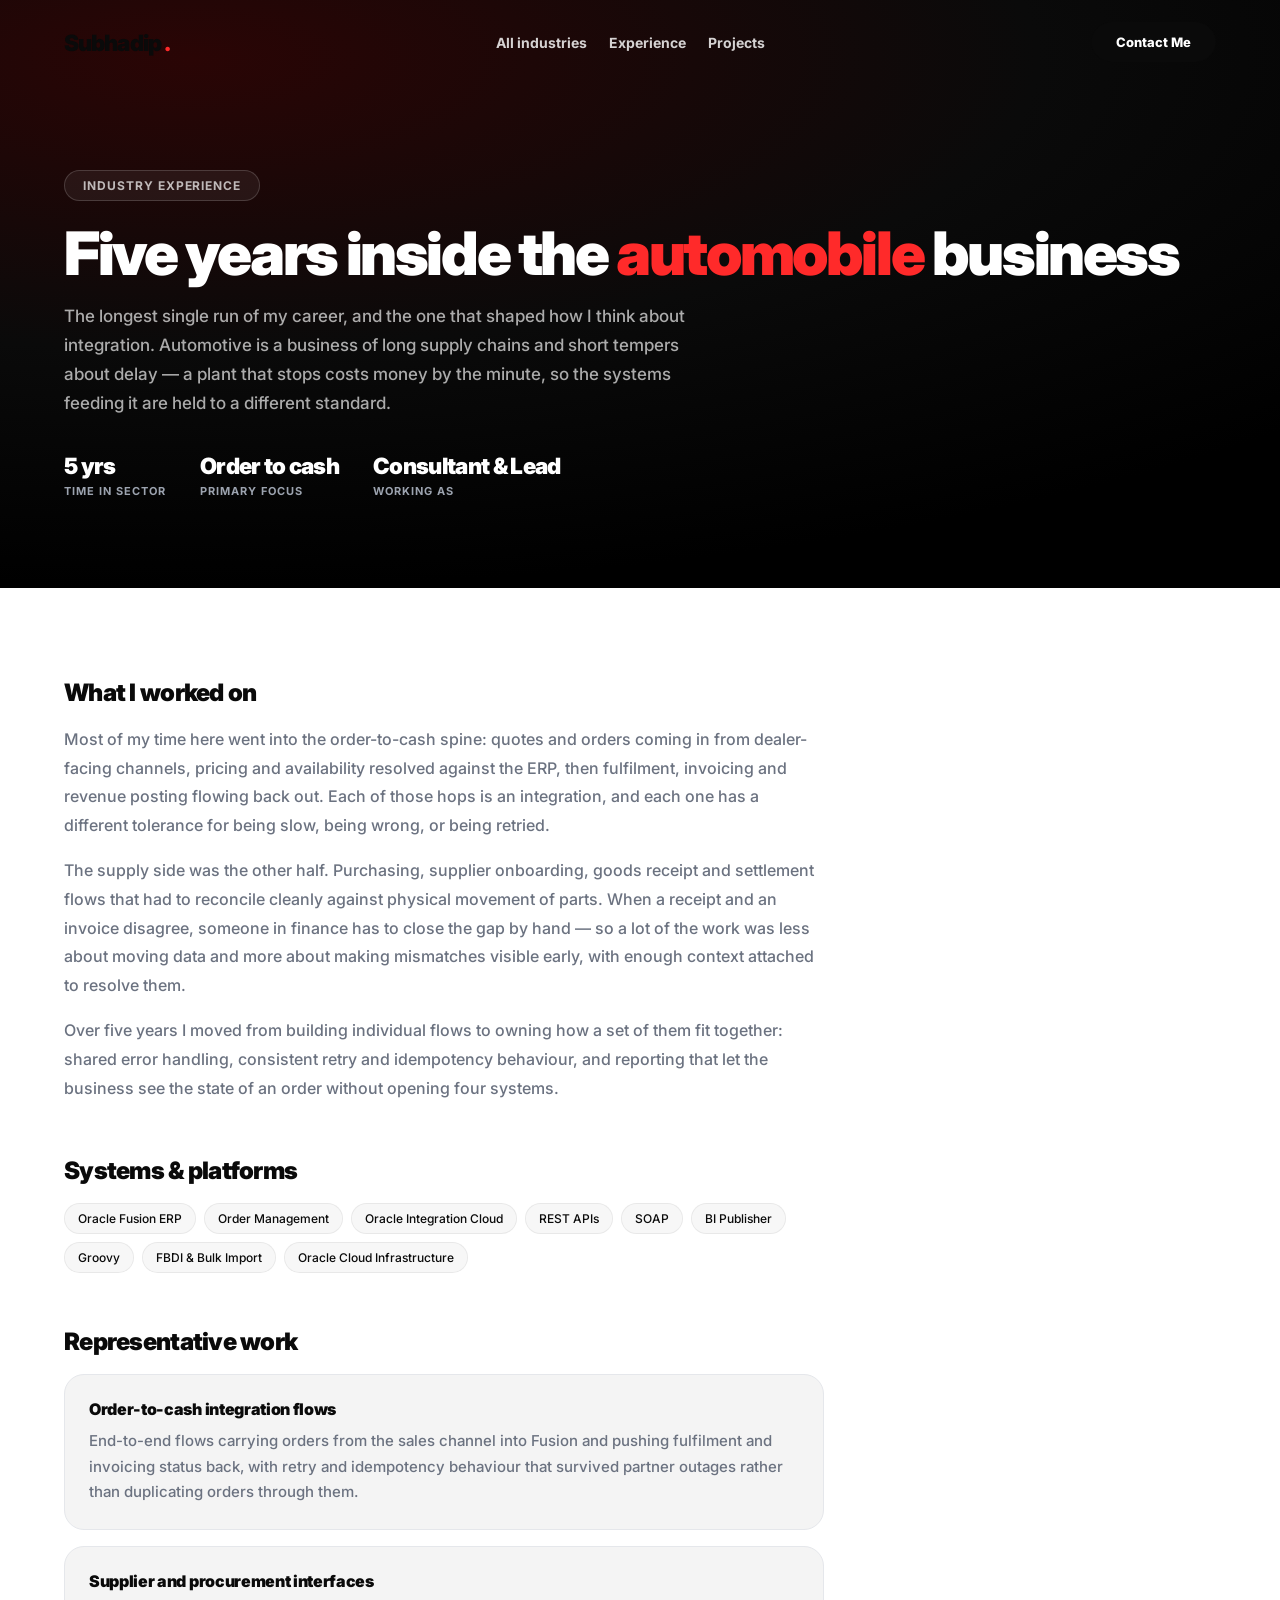
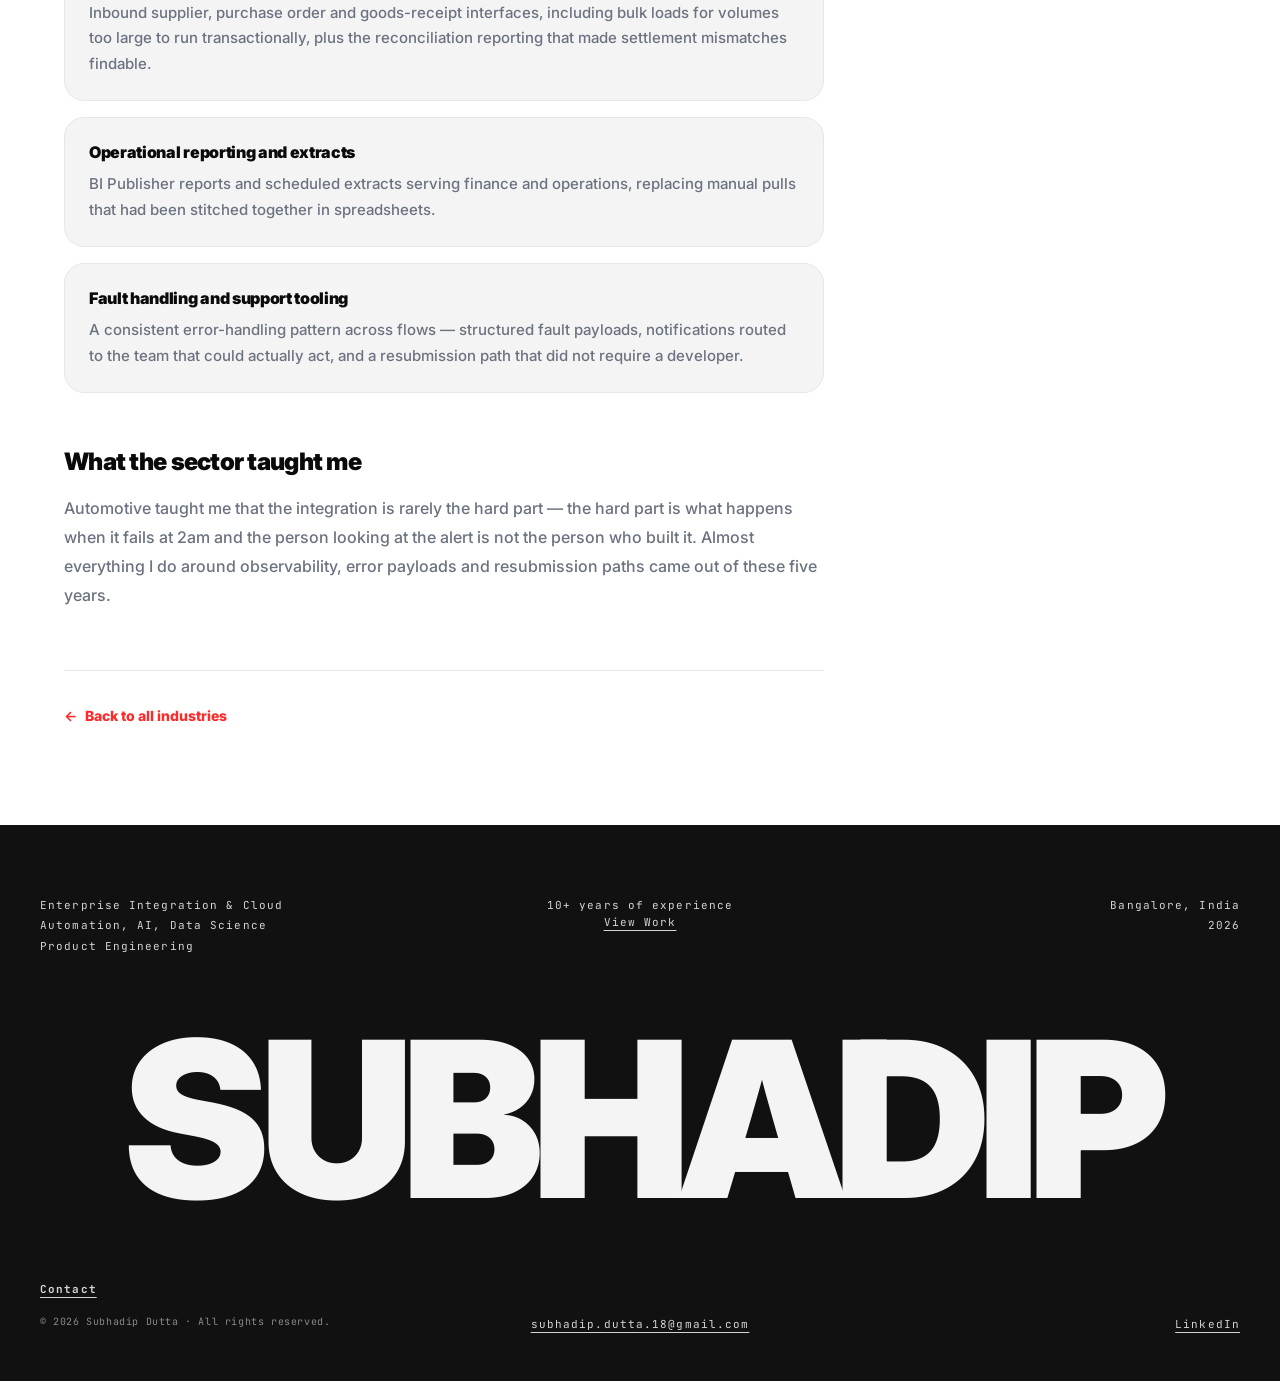
==== commit bf048d59: "Refactor code structure for improved readability and maintainability" ====
--- a/industries/automobile.html
+++ b/industries/automobile.html
@@ -7,10 +7,15 @@
     <meta name="theme-color" content="#ff2a2a">
     <meta property="og:title" content="Automobile &middot; Subhadip Dutta">
     <meta property="og:description" content="Five years of Oracle Fusion and integration work in the automobile sector - order-to-cash, dealer and supply-side flows across a manufacturing operation.">
-    <meta property="og:image" content="../images/profile-1.jpg">
+    <meta property="og:image" content="https://subhadipgithub.github.io/images/og-card.jpg">
+    <meta property="og:image:width" content="1200">
+    <meta property="og:image:height" content="630">
+    <meta property="og:image:alt" content="Subhadip Dutta, Oracle Cloud Solution Architect, shown as a 3D character at a laptop">
+    <meta property="og:site_name" content="Subhadip Dutta">
     <meta property="og:type" content="article">
     <meta property="og:url" content="https://subhadipgithub.github.io/industries/automobile.html">
     <meta name="twitter:card" content="summary_large_image">
+    <meta name="twitter:image" content="https://subhadipgithub.github.io/images/og-card.jpg">
     <link rel="canonical" href="https://subhadipgithub.github.io/industries/automobile.html">
     <title>Automobile &middot; Subhadip Dutta</title>
     <link rel="shortcut icon" href="../favicon.ico">
--- a/style.css
+++ b/style.css
@@ -151,6 +151,8 @@
     transition: transform 1.1s cubic-bezier(0.76, 0, 0.24, 1);
 }
 .preloader.done { transform: translateY(-100%); }
+/* set by an inline script in <head> for returning visitors, before first paint */
+.is-returning .preloader { display: none; }
 
 .preloader-word {
     position: relative;
@@ -205,7 +207,7 @@
     font-size: 1.4rem;
     font-weight: 900;
     letter-spacing: -0.04em;
-    color: var(--white);
+    color: var(--ink);
     transition: color 0.45s var(--ease);
 }
 .logo span { color: var(--red); }
@@ -217,7 +219,7 @@
     font-size: 0.875rem;
     font-weight: 600;
     letter-spacing: 0.01em;
-    color: rgba(255, 255, 255, 0.82);
+    color: var(--grey-600);
     transition: color 0.35s var(--ease);
 }
 .nav-links a::after {
@@ -230,8 +232,8 @@
 }
 .nav-links a:hover::after,
 .nav-links a.active::after { width: 100%; }
-.nav-links a:hover { color: var(--white); }
-.nav-links a.active { color: var(--white); }
+.nav-links a:hover { color: var(--ink); }
+.nav-links a.active { color: var(--ink); }
 
 .nav-cta {
     padding: 11px 24px;
@@ -239,12 +241,11 @@
     font-size: 0.8125rem;
     font-weight: 800;
     color: var(--white);
-    background: rgba(255, 255, 255, 0.1);
-    border: 1px solid rgba(255, 255, 255, 0.25);
-    backdrop-filter: blur(10px);
+    background: var(--ink);
+    border: 1px solid var(--ink);
     transition: all 0.4s var(--ease);
 }
-.nav-cta:hover { background: var(--white); color: var(--ink); }
+.nav-cta:hover { background: var(--red); border-color: var(--red); box-shadow: 0 10px 25px rgba(255, 42, 42, 0.28); }
 
 /* scrolled state */
 .navbar.sticky {
@@ -271,7 +272,7 @@
 .nav-toggle {
     display: none;
     padding: 6px;
-    color: var(--white);
+    color: var(--ink);
     transition: color 0.4s var(--ease);
 }
 .nav-toggle svg { width: 26px; height: 26px; fill: none; stroke: currentColor; stroke-width: 2.4; stroke-linecap: round; stroke-linejoin: round; }
@@ -311,207 +312,278 @@
 }
 
 /* ============================================================
-   Hero
+   Hero — character video on a matched backdrop
    ============================================================ */
 .hero {
+    /* backdrop colour baked into videos/hero-*.mp4; script.js re-samples it from the
+       decoded frame since browsers differ slightly in how they render video colour */
+    --hero-bg: #a0211e;
     position: relative;
     width: 100%;
     min-height: 100vh;
     min-height: 100svh;
     overflow: hidden;
-    background: var(--ink);
+    background: var(--hero-bg);
     display: flex;
     isolation: isolate;
 }
 
-.hero-backdrop { position: absolute; inset: 0; z-index: 0; background: radial-gradient(120% 90% at 15% 10%, #2a0505 0%, #0a0a0a 55%, #000 100%); }
-
-.orb {
-    position: absolute;
-    border-radius: 50%;
-    filter: blur(70px);
-    opacity: 0.55;
-    animation: float 12s ease-in-out infinite;
-}
-.orb-1 { width: 460px; height: 460px; background: rgba(255, 42, 42, 0.5); top: -80px; left: -60px; }
-.orb-2 { width: 380px; height: 380px; background: rgba(210, 20, 20, 0.4); bottom: -100px; right: 6%; animation-delay: -4s; }
-.orb-3 { width: 300px; height: 300px; background: rgba(255, 90, 60, 0.28); top: 40%; right: 32%; animation-delay: -8s; }
-
-@keyframes float {
-    0%, 100% { transform: translateY(0) scale(1); }
-    50% { transform: translateY(-28px) scale(1.06); }
-}
-
-.hero-grid {
-    position: absolute;
-    inset: 0;
-    background-image:
-        linear-gradient(to right, rgba(255, 255, 255, 0.045) 1px, transparent 1px),
-        linear-gradient(to bottom, rgba(255, 255, 255, 0.045) 1px, transparent 1px);
-    background-size: 72px 72px;
-    mask-image: radial-gradient(85% 75% at 50% 40%, #000 30%, transparent 100%);
-    -webkit-mask-image: radial-gradient(85% 75% at 50% 40%, #000 30%, transparent 100%);
-}
-
-/* Cover art: the desk-scene loop, reduced to a light plate and baked to a
-   red duotone. Screen blending drops its black field entirely, and the mask
-   keeps it anchored bottom-right so it never competes with the headline. */
-.hero-cover {
-    --cover-opacity: 0.62;
-    position: absolute;
-    right: -4%;
-    bottom: -7%;
-    z-index: 1;
-    width: clamp(520px, 56vw, 1040px);
-    aspect-ratio: 4 / 3;
-    background-image: url("images/hero-cover.gif");
-    background-image: image-set(url("images/hero-cover.webp") type("image/webp"),
-                                url("images/hero-cover.gif") type("image/gif"));
-    background-size: contain;
-    background-position: right bottom;
-    background-repeat: no-repeat;
-    mix-blend-mode: screen;
-    opacity: var(--cover-opacity);
-    pointer-events: none;
-    /* three masks intersected: a radial centred on the figure, a left-hand ramp
-       that keeps the desk clear of the copy, and a downward fade so the desk
-       dissolves instead of butting against the fold */
-    mask-image:
-        radial-gradient(96% 88% at 80% 54%, #000 4%, rgba(0, 0, 0, 0.55) 44%, transparent 76%),
-        linear-gradient(to right, transparent 4%, rgba(0, 0, 0, 0.26) 26%, #000 64%),
-        linear-gradient(to bottom, #000 44%, rgba(0, 0, 0, 0.5) 76%, transparent 98%);
-    -webkit-mask-image:
-        radial-gradient(96% 88% at 80% 54%, #000 4%, rgba(0, 0, 0, 0.55) 44%, transparent 76%),
-        linear-gradient(to right, transparent 4%, rgba(0, 0, 0, 0.26) 26%, #000 64%),
-        linear-gradient(to bottom, #000 44%, rgba(0, 0, 0, 0.5) 76%, transparent 98%);
-    mask-composite: intersect;
-    -webkit-mask-composite: source-in;
-    animation: cover-in 1.5s var(--ease) 0.3s backwards;
-}
-@keyframes cover-in {
-    from { opacity: 0; transform: translate3d(26px, 18px, 0) scale(1.04); }
-    to   { opacity: var(--cover-opacity); transform: none; }
-}
-
-/* A real showreel, once one exists, takes the stage instead. */
-.hero.has-video .hero-cover { animation: none; opacity: 0; transition: opacity 0.6s var(--ease); }
-
-.hero-video {
-    position: absolute;
-    inset: 0;
-    width: 100%;
-    height: 100%;
-    object-fit: cover;
-    z-index: 2;
-}
-.hero-video.hidden { display: none; }
-
-.hero-scrim {
-    position: absolute;
-    inset: 0;
+.hero-inner-v3 {
+    position: relative;
     z-index: 3;
-    background: linear-gradient(100deg, rgba(0, 0, 0, 0.72) 0%, rgba(0, 0, 0, 0.42) 45%, rgba(0, 0, 0, 0.12) 100%);
-    pointer-events: none;
-}
-
-.hero-inner {
-    position: relative;
-    z-index: 4;
     width: 100%;
     max-width: var(--shell);
     margin: 0 auto;
-    padding: 140px 24px 110px;
+    padding: 120px 24px 80px;
     display: flex;
-    align-items: flex-start;
-    justify-content: space-between;
-    gap: 40px;
-    align-self: center;
-}
-
-.hero-copy { max-width: 640px; }
-
-.eyebrow {
-    display: inline-block;
-    font-size: 0.75rem;
-    font-weight: 700;
-    letter-spacing: 0.2em;
-    text-transform: uppercase;
-    color: rgba(255, 255, 255, 0.7);
-    border: 1px solid rgba(255, 255, 255, 0.2);
-    border-radius: 999px;
-    padding: 7px 16px;
-    margin-bottom: 26px;
-    backdrop-filter: blur(6px);
-}
-
-.hero h1 {
-    font-size: clamp(2.5rem, 7.5vw, 4.75rem);
+    align-items: center;
+    flex: 1;
+    /* spans the hero on top of the character; only the copy itself takes the pointer */
+    pointer-events: none;
+}
+
+.hero-copy { max-width: 540px; pointer-events: auto; }
+
+.hero-eyebrow {
+    font-family: var(--hand);
+    font-size: 1.625rem;
+    line-height: 1.1;
+    color: #ffd7d3;
+    margin-bottom: 14px;
+}
+
+.hero-title {
+    font-size: clamp(2.5rem, 5.4vw, 4.5rem);
     font-weight: 900;
+    line-height: 1.02;
     letter-spacing: -0.045em;
-    line-height: 1.03;
+    color: var(--white);
     margin-bottom: 22px;
 }
 
-.typing { color: var(--red); }
-
-.caret {
-    display: inline-block;
-    width: 4px;
-    height: 0.82em;
-    background: var(--red);
-    margin-left: 6px;
-    vertical-align: -0.06em;
-    animation: blink 1s steps(2, start) infinite;
-}
-@keyframes blink { 50% { opacity: 0; } }
-
-.hero p {
-    max-width: 520px;
-    font-size: clamp(0.95rem, 1.6vw, 1.125rem);
-    line-height: 1.7;
+.hero-lede {
+    font-size: 1.0625rem;
+    line-height: 1.65;
     font-weight: 500;
-    color: rgba(255, 255, 255, 0.86);
+    color: rgba(255, 255, 255, 0.82);
+    max-width: 440px;
     margin-bottom: 34px;
 }
 
-.hero-actions { display: flex; flex-wrap: wrap; gap: 14px; margin-bottom: 52px; }
-
-.hero-stats { display: flex; gap: 42px; flex-wrap: wrap; }
-.hero-stats div { display: flex; flex-direction: column; }
-.hero-stats strong { font-size: 1.75rem; font-weight: 900; letter-spacing: -0.03em; }
-.hero-stats span { font-size: 0.75rem; font-weight: 600; letter-spacing: 0.12em; text-transform: uppercase; color: rgba(255, 255, 255, 0.55); margin-top: 4px; }
-
-.reel-toggle { display: flex; flex-direction: column; align-items: center; gap: 10px; }
-.reel-toggle[hidden] { display: none; }
-.reel-circle {
-    width: 64px; height: 64px;
+.hero-stack {
+    font-size: 0.875rem;
+    line-height: 1.5;
+    font-weight: 500;
+    color: rgba(255, 255, 255, 0.66);
+    max-width: 440px;
+    margin: -16px 0 30px;
+}
+.hero-stack span {
+    display: block;
+    font-family: var(--mono);
+    font-size: 0.8125rem;
+    letter-spacing: 0.02em;
+    color: #ffd7d3;
+    margin-bottom: 4px;
+}
+
+.hero-actions { display: flex; flex-wrap: wrap; gap: 14px; }
+
+.hero-hint {
+    display: flex;
+    align-items: center;
+    gap: 10px;
+    margin-top: 26px;
+    font-family: var(--hand);
+    font-size: 1.25rem;
+    line-height: 1.2;
+    color: #ffd7d3;
+}
+.hero-hint-dot {
+    position: relative;
+    flex: none;
+    width: 9px; height: 9px;
     border-radius: 50%;
-    border: 1px solid rgba(255, 255, 255, 0.25);
-    background: rgba(0, 0, 0, 0.25);
-    backdrop-filter: blur(10px);
-    display: flex; align-items: center; justify-content: center;
-    transition: all 0.3s var(--ease);
-}
-.reel-toggle:hover .reel-circle { background: var(--white); transform: scale(1.06); }
-.reel-circle svg { width: 24px; height: 24px; fill: none; stroke: var(--white); stroke-width: 2.2; stroke-linecap: round; stroke-linejoin: round; transition: stroke 0.3s ease; }
-.reel-toggle:hover .reel-circle svg { stroke: var(--ink); }
-.reel-toggle .icon-unmuted { display: none; }
-.reel-toggle.playing .icon-muted { display: none; }
-.reel-toggle.playing .icon-unmuted { display: block; }
-.reel-label { font-size: 0.625rem; font-weight: 800; letter-spacing: 0.18em; text-transform: uppercase; color: rgba(255, 255, 255, 0.65); }
+    background: #ffd7d3;
+}
+.hero-hint-dot::after {
+    content: '';
+    position: absolute;
+    inset: -5px;
+    border-radius: 50%;
+    border: 1.5px solid #ffd7d3;
+    animation: hint-ping 1.8s ease-out infinite;
+}
+@keyframes hint-ping {
+    0% { opacity: 0.9; transform: scale(0.5); }
+    100% { opacity: 0; transform: scale(1.5); }
+}
+
+.hero-stage {
+    position: absolute;
+    right: -6vw;
+    bottom: 0;
+    z-index: 1;
+    /* the vw cap keeps him clear of the headline on smaller laptops */
+    height: min(88vh, 860px, 60vw);
+    aspect-ratio: 1080 / 806;
+    pointer-events: none;
+}
+
+/* tilted toward the pointer by script.js through --ry / --tx, breathing on its own */
+.hero-actor {
+    position: absolute;
+    inset: 0 0 -2%;
+    transform-origin: 50% 100%;
+    transform: perspective(1400px) translate3d(var(--tx, 0px), 0, 0) rotateY(var(--ry, 0deg));
+    animation: actor-breathe 4.2s ease-in-out infinite;
+}
+@keyframes actor-breathe {
+    0%, 100% { scale: 1; }
+    50% { scale: 1.008; }
+}
+
+.hero-video {
+    position: absolute;
+    inset: 0;
+    width: 100%; height: 100%;
+    object-fit: cover;
+    object-position: bottom center;
+    opacity: 0;
+    transition: opacity 0.32s ease;
+    /* feather the edges so any compression drift in the red never shows a seam */
+    -webkit-mask-image: linear-gradient(to right, transparent 0%, #000 16%, #000 90%, transparent 100%), linear-gradient(to bottom, transparent 0%, #000 14%);
+    -webkit-mask-composite: source-in;
+    mask-image: linear-gradient(to right, transparent 0%, #000 16%, #000 90%, transparent 100%), linear-gradient(to bottom, transparent 0%, #000 14%);
+    mask-composite: intersect;
+}
+.hero-video.is-visible { opacity: 1; }
+
+/* invisible target over the character's body: hover, click or keyboard to interact */
+.hero-hit {
+    position: absolute;
+    left: 28%; top: 10%;
+    width: 46%; bottom: 0;
+    border-radius: 45% 45% 0 0;
+    pointer-events: auto;
+    cursor: pointer;
+    -webkit-tap-highlight-color: transparent;
+}
+.hero-hit:focus-visible { outline: 2px dashed rgba(255, 255, 255, 0.7); outline-offset: 6px; }
+
+/* one bubble, two voices: .is-think (cloud with trailing puffs) and .is-say (speech with a tail) */
+.hero-bubble {
+    --bubble-bg: var(--white);
+    position: absolute;
+    left: 61%;
+    top: 7%;
+    z-index: 2;
+    width: max-content;
+    max-width: 240px;
+    padding: 12px 18px 13px;
+    border-radius: 20px 20px 20px 6px;
+    background: var(--bubble-bg);
+    color: var(--ink);
+    font-family: var(--hand);
+    font-size: 1.375rem;
+    line-height: 1.15;
+    box-shadow: 0 16px 34px rgba(40, 0, 6, 0.3);
+    transform-origin: 0% 100%;
+    opacity: 0;
+    transform: scale(0.6) translateY(14px);
+    transition: opacity 0.22s ease, transform 0.45s cubic-bezier(0.34, 1.56, 0.64, 1), border-radius 0.3s ease;
+    pointer-events: none;
+}
+.hero-bubble.is-shown { opacity: 1; transform: none; }
+
+.hero-bubble.is-say::after {
+    content: '';
+    position: absolute;
+    left: 14px; bottom: -11px;
+    border-style: solid;
+    border-width: 12px 14px 0 0;
+    border-color: var(--bubble-bg) transparent transparent transparent;
+}
+
+.hero-bubble.is-think {
+    --bubble-bg: #fff6f4;
+    border-radius: 30px;
+    color: #6d1c24;
+    font-style: italic;
+}
+.hero-bubble.is-think::before,
+.hero-bubble.is-think::after {
+    content: '';
+    position: absolute;
+    border-radius: 50%;
+    background: var(--bubble-bg);
+    box-shadow: 0 8px 18px rgba(40, 0, 6, 0.22);
+}
+.hero-bubble.is-think::before { width: 16px; height: 16px; left: 6px; bottom: -20px; }
+.hero-bubble.is-think::after { width: 9px; height: 9px; left: -8px; bottom: -34px; }
+.hero-bubble.is-shown.is-think::before { animation: puff 2.4s ease-in-out infinite; }
+.hero-bubble.is-shown.is-think::after { animation: puff 2.4s ease-in-out 0.3s infinite; }
+@keyframes puff {
+    0%, 100% { transform: translateY(0); }
+    50% { transform: translateY(-3px); }
+}
+
+/* text is typed in; the untyped rest stays hidden but keeps the bubble at its final size */
+.hero-bubble-rest { visibility: hidden; }
+
+.hero-dots { display: inline-flex; gap: 5px; padding: 6px 2px; }
+.hero-dots i {
+    width: 7px; height: 7px;
+    border-radius: 50%;
+    background: currentColor;
+    opacity: 0.35;
+    animation: dot-bounce 1s ease-in-out infinite;
+}
+.hero-dots i:nth-child(2) { animation-delay: 0.15s; }
+.hero-dots i:nth-child(3) { animation-delay: 0.3s; }
+@keyframes dot-bounce {
+    0%, 100% { transform: translateY(0); opacity: 0.35; }
+    40% { transform: translateY(-5px); opacity: 1; }
+}
+
+/* emoji that float up from the character on big reactions */
+.hero-pop {
+    position: absolute;
+    z-index: 2;
+    font-size: 1.75rem;
+    pointer-events: none;
+    animation: pop-float 1.5s cubic-bezier(0.22, 1, 0.36, 1) forwards;
+}
+@keyframes pop-float {
+    0% { opacity: 0; transform: translate(0, 10px) scale(0.4) rotate(0deg); }
+    20% { opacity: 1; transform: translate(calc(var(--dx) * 0.3), -14px) scale(1.1) rotate(calc(var(--rot) * 0.4)); }
+    100% { opacity: 0; transform: translate(var(--dx), -90px) scale(0.9) rotate(var(--rot)); }
+}
 
 .scroll-cue {
     position: absolute;
-    bottom: 30px; left: 50%;
-    transform: translateX(-50%);
+    bottom: 30px;
+    /* lines up with the copy column, clear of the character */
+    left: max(24px, calc(50% - var(--shell) / 2 + 24px));
     z-index: 4;
     animation: bounce 2s infinite;
 }
 .scroll-cue svg { width: 22px; height: 22px; fill: none; stroke: rgba(255, 255, 255, 0.7); stroke-width: 2.4; stroke-linecap: round; stroke-linejoin: round; }
 @keyframes bounce {
-    0%, 100% { transform: translateX(-50%) translateY(0); }
-    50% { transform: translateX(-50%) translateY(10px); }
-}
+    0%, 100% { transform: translateY(0); }
+    50% { transform: translateY(10px); }
+}
+
+/* navbar sits on the dark hero until it turns sticky */
+.has-dark-hero .navbar:not(.sticky):not(.open) .logo { color: var(--white); }
+.has-dark-hero .navbar:not(.sticky):not(.open) .logo span { color: #ff8a80; }
+.has-dark-hero .navbar:not(.sticky):not(.open) .nav-links a { color: rgba(255, 255, 255, 0.72); }
+.has-dark-hero .navbar:not(.sticky):not(.open) .nav-links a:hover,
+.has-dark-hero .navbar:not(.sticky):not(.open) .nav-links a.active { color: var(--white); }
+.has-dark-hero .navbar:not(.sticky):not(.open) .nav-links a::after { background: var(--white); }
+.has-dark-hero .navbar:not(.sticky):not(.open) .nav-cta { background: var(--white); border-color: var(--white); color: var(--ink); }
+.has-dark-hero .navbar:not(.sticky):not(.open) .nav-cta:hover { background: var(--ink); border-color: var(--ink); color: var(--white); box-shadow: none; }
+.has-dark-hero .navbar:not(.sticky):not(.open) .nav-toggle { color: var(--white); }
 
 /* ============================================================
    About — red section, lanyard badge
@@ -775,6 +847,244 @@
 }
 
 /* ============================================================
+   Case studies — dark band, one card per architecture story
+   ============================================================ */
+.cases { background: var(--ink); padding: 100px 0 110px; }
+.cases .pill { background: transparent; border-color: rgba(255, 255, 255, 0.18); color: var(--grey-400); }
+.cases .section-head h2 { color: var(--white); }
+.cases .section-head p { color: var(--grey-400); }
+
+.case {
+    background: var(--grey-900);
+    border: 1px solid rgba(255, 255, 255, 0.08);
+    border-radius: 28px;
+    padding: 40px;
+    margin-bottom: 28px;
+}
+.case:last-child { margin-bottom: 0; }
+
+.case-head { display: flex; gap: 26px; align-items: flex-start; margin-bottom: 30px; }
+.case-num {
+    flex: none;
+    font-family: var(--mono);
+    font-size: 0.875rem;
+    font-weight: 500;
+    color: var(--red);
+    border: 1px solid rgba(255, 42, 42, 0.4);
+    border-radius: 999px;
+    padding: 6px 12px;
+    margin-top: 4px;
+}
+.case-meta { list-style: none; display: flex; flex-wrap: wrap; gap: 8px; margin-bottom: 14px; }
+.case-meta li {
+    font-size: 0.6875rem;
+    font-weight: 800;
+    letter-spacing: 0.08em;
+    text-transform: uppercase;
+    color: var(--grey-400);
+    background: rgba(255, 255, 255, 0.06);
+    border-radius: 999px;
+    padding: 5px 11px;
+}
+.case-head h3 {
+    font-size: clamp(1.5rem, 3vw, 2.125rem);
+    font-weight: 900;
+    letter-spacing: -0.035em;
+    line-height: 1.1;
+    color: var(--white);
+    margin-bottom: 12px;
+}
+.case-problem { font-size: 1.0625rem; line-height: 1.65; font-weight: 500; color: rgba(255, 255, 255, 0.72); max-width: 720px; }
+
+.case-stats {
+    list-style: none;
+    display: grid;
+    grid-template-columns: repeat(auto-fit, minmax(150px, 1fr));
+    gap: 12px;
+    margin-bottom: 34px;
+}
+.case-stats li {
+    background: rgba(255, 42, 42, 0.08);
+    border: 1px solid rgba(255, 42, 42, 0.22);
+    border-radius: 18px;
+    padding: 18px 20px;
+}
+.case-stats b {
+    display: block;
+    font-size: clamp(1.375rem, 2.6vw, 1.875rem);
+    font-weight: 900;
+    letter-spacing: -0.03em;
+    line-height: 1.1;
+    color: var(--white);
+    margin-bottom: 6px;
+    white-space: nowrap;
+}
+.case-stats span { font-size: 0.8125rem; font-weight: 600; color: var(--grey-400); }
+
+.case-body { display: grid; grid-template-columns: minmax(0, 1.15fr) minmax(0, 1fr); gap: 40px; align-items: start; }
+
+.case-text h4 {
+    font-size: 0.75rem;
+    font-weight: 800;
+    letter-spacing: 0.1em;
+    text-transform: uppercase;
+    color: var(--grey-400);
+    margin-bottom: 12px;
+}
+.case-list, .case-decisions { list-style: none; margin-bottom: 26px; }
+.case-list li, .case-decisions li {
+    position: relative;
+    padding-left: 20px;
+    margin-bottom: 9px;
+    font-size: 0.9375rem;
+    line-height: 1.6;
+    font-weight: 500;
+    color: rgba(255, 255, 255, 0.78);
+}
+.case-list li::before {
+    content: '';
+    position: absolute;
+    left: 2px; top: 0.62em;
+    width: 7px; height: 7px;
+    border-radius: 50%;
+    background: var(--grey-600);
+}
+/* the architect signal: decisions get the accent */
+.case-decisions li::before {
+    content: '→';
+    position: absolute;
+    left: 0; top: 0;
+    color: var(--red);
+    font-weight: 800;
+}
+.case-decisions b { color: var(--white); font-weight: 800; }
+
+.case-role {
+    display: inline-flex;
+    flex-wrap: wrap;
+    align-items: center;
+    gap: 10px;
+    font-size: 0.9375rem;
+    font-weight: 600;
+    color: var(--white);
+}
+.case-role span {
+    font-size: 0.625rem;
+    font-weight: 800;
+    letter-spacing: 0.1em;
+    text-transform: uppercase;
+    color: var(--ink);
+    background: var(--white);
+    border-radius: 999px;
+    padding: 4px 10px;
+}
+
+/* architecture flow: boxes joined by arrows, stacked vertically */
+.case-flow {
+    background: rgba(255, 255, 255, 0.03);
+    border: 1px dashed rgba(255, 255, 255, 0.14);
+    border-radius: 22px;
+    padding: 24px;
+}
+.case-flow figcaption {
+    font-family: var(--mono);
+    font-size: 0.6875rem;
+    letter-spacing: 0.08em;
+    text-transform: uppercase;
+    color: var(--grey-400);
+    margin-bottom: 16px;
+}
+.flow { list-style: none; display: flex; flex-direction: column; align-items: stretch; }
+.flow li {
+    position: relative;
+    background: var(--ink);
+    border: 1px solid rgba(255, 255, 255, 0.16);
+    border-radius: 14px;
+    padding: 11px 14px;
+    text-align: center;
+}
+.flow li + li { margin-top: 26px; }
+.flow li + li::before {
+    content: '';
+    position: absolute;
+    left: 50%; top: -22px;
+    width: 2px; height: 16px;
+    margin-left: -1px;
+    background: rgba(255, 255, 255, 0.3);
+}
+.flow li + li::after {
+    content: '';
+    position: absolute;
+    left: 50%; top: -9px;
+    margin-left: -5px;
+    border-style: solid;
+    border-width: 6px 5px 0 5px;
+    border-color: rgba(255, 255, 255, 0.45) transparent transparent transparent;
+}
+.flow b { display: block; font-size: 0.9375rem; font-weight: 800; color: var(--white); }
+.flow small { display: block; margin-top: 2px; font-size: 0.75rem; font-weight: 500; color: var(--grey-400); }
+.flow li.is-core { border-color: var(--red); background: rgba(255, 42, 42, 0.14); }
+.flow li.is-human { border-color: #ffd7d3; border-style: dashed; }
+
+/* side lanes (lookups, audit) under the main flow */
+.flow-side { margin-top: 18px; padding-top: 16px; border-top: 1px dashed rgba(255, 255, 255, 0.14); display: grid; gap: 10px; }
+.flow-side p { display: flex; align-items: center; justify-content: center; gap: 10px; flex-wrap: wrap; }
+.flow-side b {
+    font-size: 0.8125rem;
+    font-weight: 700;
+    color: rgba(255, 255, 255, 0.85);
+    border: 1px solid rgba(255, 255, 255, 0.14);
+    border-radius: 10px;
+    padding: 7px 11px;
+}
+.flow-side i { font-style: normal; color: var(--red); font-weight: 800; }
+
+/* a repeating cycle reads left to right, wrapping when narrow */
+.flow-cycle { flex-direction: row; flex-wrap: wrap; gap: 8px; margin-top: 18px; padding-top: 16px; border-top: 1px dashed rgba(255, 255, 255, 0.14); }
+.flow-cycle li { flex: 1 1 40%; padding: 9px 10px; }
+.flow-cycle li + li { margin-top: 0; }
+.flow-cycle li + li::before, .flow-cycle li + li::after { display: none; }
+.flow-cycle b { font-size: 0.8125rem; }
+
+/* ============================================================
+   Recommendations
+   ============================================================ */
+.quotes { background: var(--grey-100); padding: 100px 0 110px; }
+.quotes .section-head a { color: var(--red-deep); font-weight: 700; }
+.quote-grid { display: grid; grid-template-columns: repeat(2, minmax(0, 1fr)); gap: 24px; align-items: start; }
+.quote {
+    position: relative;
+    background: var(--white);
+    border: 1px solid var(--grey-200);
+    border-radius: 24px;
+    padding: 40px 32px 30px;
+}
+.quote::before {
+    content: '\201C';
+    position: absolute;
+    top: 6px; left: 26px;
+    font-size: 4.5rem;
+    font-weight: 900;
+    line-height: 1;
+    color: var(--red);
+}
+.quote blockquote p { font-size: 1.0625rem; line-height: 1.7; font-weight: 500; color: var(--ink); margin-bottom: 24px; }
+.quote figcaption { display: flex; align-items: center; gap: 14px; }
+.quote-avatar {
+    flex: none;
+    width: 44px; height: 44px;
+    border-radius: 50%;
+    display: grid;
+    place-items: center;
+    background: var(--ink);
+    color: var(--white);
+    font-size: 0.8125rem;
+    font-weight: 800;
+}
+.quote figcaption strong { display: block; font-size: 0.9375rem; color: var(--ink); }
+.quote figcaption span:last-child { font-size: 0.8125rem; line-height: 1.5; font-weight: 500; color: var(--grey-600); }
+
+/* ============================================================
    Experience — timeline
    ============================================================ */
 .experience { background: var(--white); padding: 100px 0 110px; }
@@ -836,6 +1146,9 @@
 .tl-card h3 { font-size: 1.375rem; font-weight: 900; letter-spacing: -0.03em; color: var(--ink); margin-bottom: 10px; }
 .tl-card h3 em { font-style: normal; font-size: 0.875rem; font-weight: 600; color: var(--grey-600); letter-spacing: 0; }
 .tl-card p { font-size: 0.9375rem; line-height: 1.7; font-weight: 500; color: var(--grey-600); }
+.tl-points { list-style: none; margin-top: 12px; }
+.tl-points li { position: relative; padding-left: 18px; margin-bottom: 6px; font-size: 0.9375rem; line-height: 1.6; font-weight: 500; color: var(--grey-600); }
+.tl-points li::before { content: ''; position: absolute; left: 2px; top: 0.62em; width: 6px; height: 6px; border-radius: 50%; background: var(--red); }
 
 /* ============================================================
    Industries
@@ -1001,6 +1314,17 @@
    Certifications
    ============================================================ */
 .certs { background: var(--white); padding: 100px 0 110px; }
+.cert-next { display: inline-flex; align-items: center; flex-wrap: wrap; gap: 10px; margin-top: 14px; font-weight: 700; color: var(--ink); }
+.cert-next span {
+    font-size: 0.625rem;
+    font-weight: 800;
+    letter-spacing: 0.1em;
+    text-transform: uppercase;
+    color: var(--white);
+    background: var(--red);
+    border-radius: 999px;
+    padding: 4px 10px;
+}
 
 /* the grid is now a horizontal rail - see "Card rails" below for the shell */
 .cert { height: 420px; }
@@ -1335,6 +1659,10 @@
 .send-btn:hover { background: var(--white); color: var(--red); }
 .send-btn b { transition: transform 0.3s var(--ease); }
 .send-btn:hover b { transform: translateX(5px); }
+.send-btn:disabled { opacity: 0.6; cursor: progress; }
+
+/* spam trap: people never see or fill it, bots usually do */
+.form-trap { position: absolute; left: -9999px; width: 1px; height: 1px; opacity: 0; }
 
 .toast {
     position: fixed;
@@ -1501,6 +1829,13 @@
 @media (max-width: 1199px) {
     /* below this the five industry cards no longer fit on one row */
     .industry-grid { grid-template-columns: repeat(3, minmax(0, 1fr)); }
+
+    /* nine nav links: tighten them so none wrap before the menu collapses at 950px */
+    .nav-inner { gap: 14px; }
+    .nav-links { gap: 13px; }
+    .nav-links a { font-size: 0.8125rem; }
+    .nav-links a, .nav-cta, .logo { white-space: nowrap; }
+    .nav-cta { padding: 10px 18px; }
 }
 
 @media (max-width: 1100px) {
@@ -1521,9 +1856,21 @@
     .mobile-menu { display: flex; }
     .navbar { padding: 14px 0; }
 
-    .hero-inner { flex-direction: column; padding: 120px 24px 90px; }
-    .reel-toggle { flex-direction: row; align-self: flex-start; gap: 14px; }
-    .hero-cover { --cover-opacity: 0.42; width: min(96vw, 660px); right: -8%; bottom: -3%; }
+    .hero-inner-v3 { align-items: flex-start; justify-content: center; text-align: center; padding: 108px 24px 64px; }
+    .hero-copy { max-width: 560px; }
+    .hero-lede { margin-left: auto; margin-right: auto; margin-bottom: 26px; }
+    .hero-actions, .hero-hint { justify-content: center; }
+    .hero-stack { margin-left: auto; margin-right: auto; }
+
+    .cases { padding: 80px 0 90px; }
+    .case-body { grid-template-columns: 1fr; gap: 30px; }
+    .quotes { padding: 80px 0 90px; }
+    .hero { flex-direction: column; }
+    .hero-inner-v3 { flex: none; }
+    /* in flow on small screens so the copy and the character never overlap */
+    .hero-stage { position: relative; right: auto; align-self: center; margin-top: auto; flex: none; height: min(50vh, 560px); }
+    .hero-bubble { left: 60%; top: 2%; font-size: 1.1875rem; max-width: 200px; padding: 10px 15px 11px; }
+    .scroll-cue { display: none; }
 
     .about { padding: 90px 24px 150px; }
     .about-inner { flex-direction: column; align-items: center; }
@@ -1560,10 +1907,25 @@
 }
 
 @media (max-width: 620px) {
-    .hero-inner { padding: 110px 20px 80px; }
-    .hero-cover { --cover-opacity: 0.4; width: 132vw; right: -16%; bottom: 1%; }
-    .hero-stats { gap: 26px; }
-    .hero-stats strong { font-size: 1.4rem; }
+    .hero-inner-v3 { padding: 96px 20px 64px; }
+    .hero-eyebrow { font-size: 1.375rem; margin-bottom: 8px; }
+    .hero-title { margin-bottom: 14px; }
+    .hero-lede { font-size: 0.9375rem; }
+    .hero-stack { font-size: 0.8125rem; margin-bottom: 24px; }
+
+    .case { padding: 26px 20px; border-radius: 22px; }
+    .case-head { flex-direction: column; gap: 14px; }
+    .case-stats { grid-template-columns: repeat(2, minmax(0, 1fr)); gap: 10px; }
+    .case-stats li { padding: 14px 14px; }
+    .case-stats b { white-space: normal; }
+    .case-flow { padding: 18px 14px; }
+    .quote-grid { grid-template-columns: 1fr; }
+    .quote { padding: 36px 22px 24px; }
+    .hero-stage { height: min(42vh, 360px); }
+    .hero-hint { font-size: 1.125rem; margin-top: 20px; }
+    /* narrow screens: the bubble floats above the head, clear of the viewport edge */
+    .hero-bubble { left: 50%; top: -14%; font-size: 1.0625rem; max-width: 190px; padding: 9px 14px 10px; margin-left: -10px; }
+    .hero-pop { font-size: 1.375rem; }
     .btn { padding: 12px 24px; }
 
     .about { padding: 70px 20px 130px; }
@@ -1608,9 +1970,7 @@
     .flip-inner, .flip-face { transition: none; }
     .rail-track { scroll-behavior: auto; }
 
-    .hero-cover {
-        background-image: url("images/hero-cover-still.png");
-        background-image: image-set(url("images/hero-cover-still.webp") type("image/webp"),
-                                    url("images/hero-cover-still.png") type("image/png"));
+    .hero-video, .hero-bubble { transition: none; }
+    .hero-actor { animation: none; transform: none; }
     }
 }
